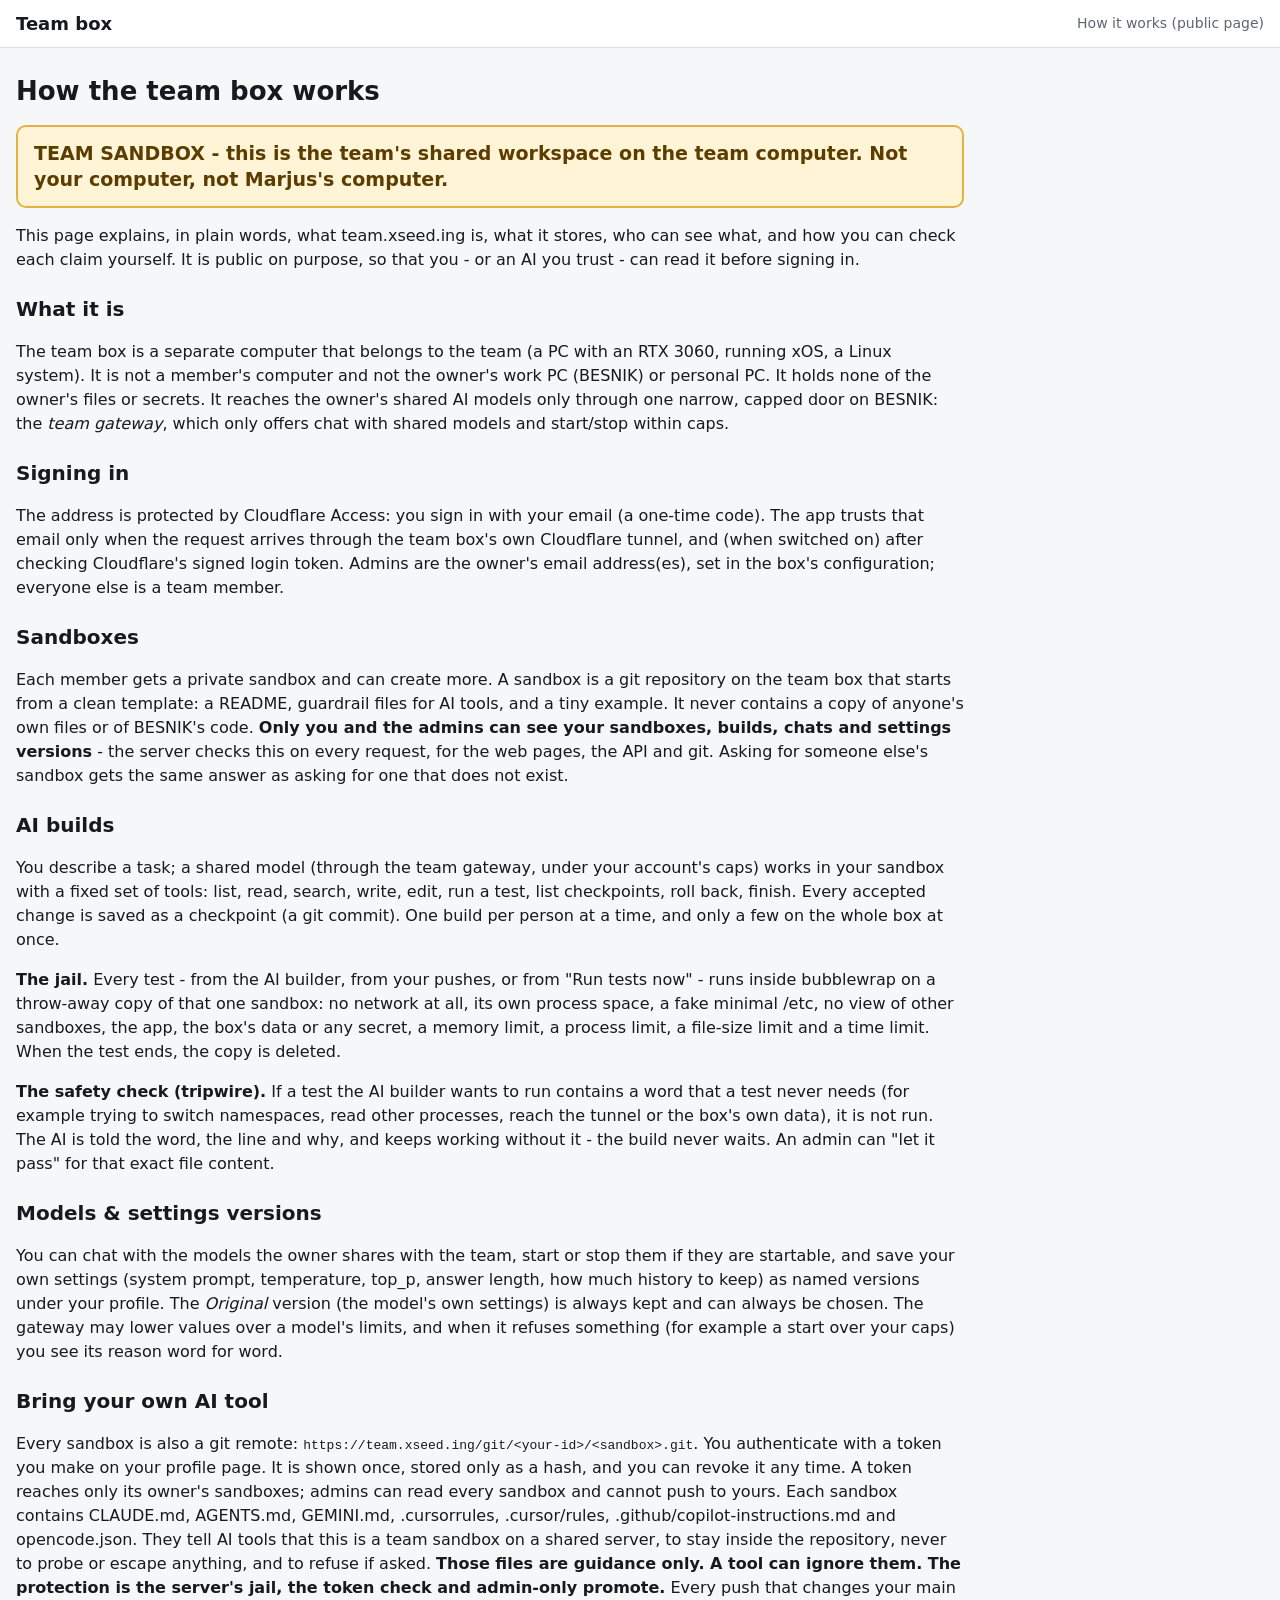
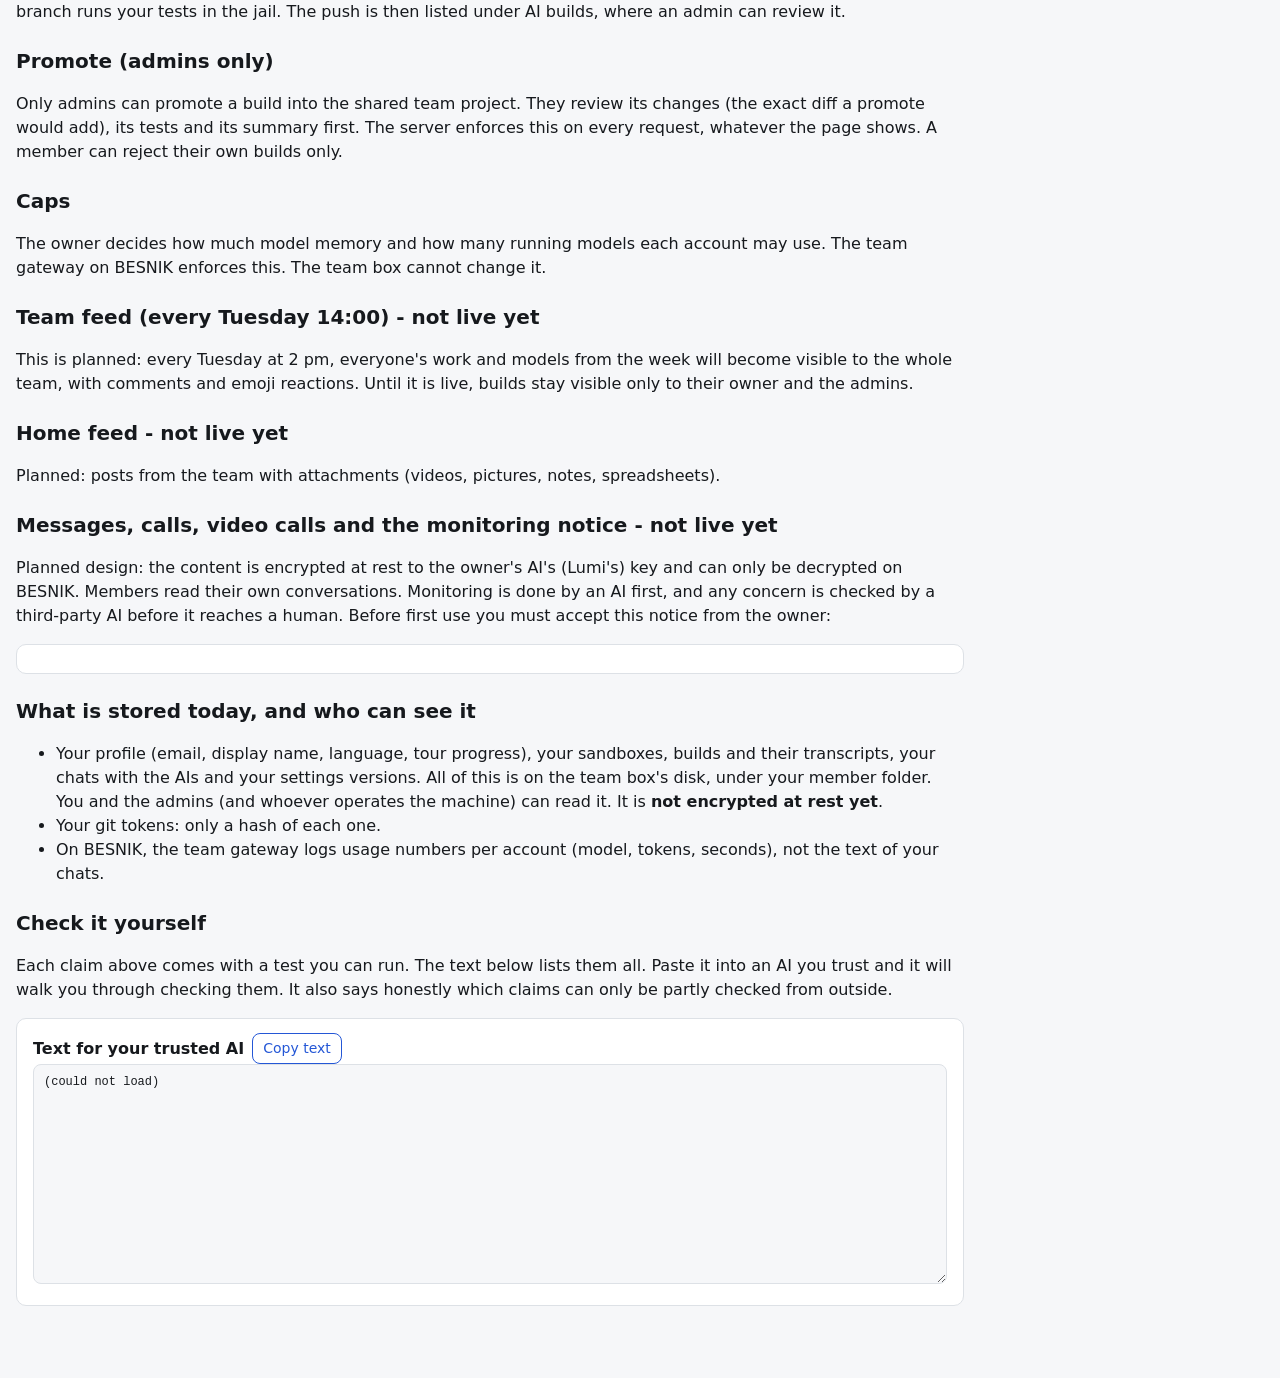
==== static/how-it-works.html @ ecfbaa9d "Team box core: accounts, private sandboxes, AI builds in a bubblewrap jail, models/versions/chat via" ====
<!doctype html>
<html lang="en">
<head>
<meta charset="utf-8">
<meta name="viewport" content="width=device-width,initial-scale=1">
<meta name="color-scheme" content="light dark">
<title>How the team box works</title>
<link rel="stylesheet" href="/static/app.css">
<script src="/static/how.js" defer></script>
</head>
<body>
<header class="top"><a class="brand" href="/">Team box</a><span class="who">How it works (public page)</span></header>
<main class="page">
<h1>How the team box works</h1>
<div class="banner">TEAM SANDBOX - this is the team's shared workspace on the team computer. Not your computer, not Marjus's computer.</div>
<p>This page explains, in plain words, what team.xseed.ing is, what it stores, who can see what, and how you can check each claim
yourself. It is public on purpose, so that you - or an AI you trust - can read it before signing in.</p>

<h2 id="what">What it is</h2>
<p>The team box is a separate computer that belongs to the team (a PC with an RTX 3060, running xOS, a Linux system). It is not a
member's computer and not the owner's work PC (BESNIK) or personal PC. It holds none of the owner's files or secrets. It reaches the
owner's shared AI models only through one narrow, capped door on BESNIK: the <em>team gateway</em>, which only offers chat with
shared models and start/stop within caps.</p>

<h2 id="signin">Signing in</h2>
<p>The address is protected by Cloudflare Access: you sign in with your email (a one-time code). The app trusts that email only when
the request arrives through the team box's own Cloudflare tunnel, and (when switched on) after checking Cloudflare's signed login token.
Admins are the owner's email address(es), set in the box's configuration; everyone else is a team member.</p>

<h2 id="sandboxes">Sandboxes</h2>
<p>Each member gets a private sandbox and can create more. A sandbox is a git repository on the team box that starts from a clean
template: a README, guardrail files for AI tools, and a tiny example. It never contains a copy of anyone's own files or of BESNIK's code.
<strong>Only you and the admins can see your sandboxes, builds, chats and settings versions</strong> - the server checks this on every
request, for the web pages, the API and git. Asking for someone else's sandbox gets the same answer as asking for one that does not
exist.</p>

<h2 id="builds">AI builds</h2>
<p>You describe a task; a shared model (through the team gateway, under your account's caps) works in your sandbox with a fixed set of
tools: list, read, search, write, edit, run a test, list checkpoints, roll back, finish. Every accepted change is saved as a checkpoint
(a git commit). One build per person at a time, and only a few on the whole box at once.</p>
<p><strong>The jail.</strong> Every test - from the AI builder, from your pushes, or from "Run tests now" - runs inside bubblewrap on a
throw-away copy of that one sandbox: no network at all, its own process space, a fake minimal /etc, no view of other sandboxes, the
app, the box's data or any secret, a memory limit, a process limit, a file-size limit and a time limit. When the test ends, the copy
is deleted.</p>
<p><strong>The safety check (tripwire).</strong> If a test the AI builder wants to run contains a word that a test never needs (for
example trying to switch namespaces, read other processes, reach the tunnel or the box's own data), it is not run. The AI is told the
word, the line and why, and keeps working without it - the build never waits. An admin can "let it pass" for that exact file content.</p>

<h2 id="models">Models &amp; settings versions</h2>
<p>You can chat with the models the owner shares with the team, start or stop them if they are startable, and save your own settings
(system prompt, temperature, top_p, answer length, how much history to keep) as named versions under your profile. The
<em>Original</em> version (the model's own settings) is always kept and can always be chosen. The gateway may lower values over a
model's limits, and when it refuses something (for example a start over your caps) you see its reason word for word.</p>

<h2 id="byo">Bring your own AI tool</h2>
<p>Every sandbox is also a git remote: <code>https://team.xseed.ing/git/&lt;your-id&gt;/&lt;sandbox&gt;.git</code>. You authenticate with
a token you make on your profile page. It is shown once, stored only as a hash, and you can revoke it any time. A token reaches only
its owner's sandboxes; admins can read every sandbox and cannot push to yours. Each sandbox contains CLAUDE.md, AGENTS.md, GEMINI.md,
.cursorrules, .cursor/rules, .github/copilot-instructions.md and opencode.json. They tell AI tools that this is a team sandbox on a
shared server, to stay inside the repository, never to probe or escape anything, and to refuse if asked. <strong>Those files are guidance
only. A tool can ignore them. The protection is the server's jail, the token check and admin-only promote.</strong> Every push that changes
your main branch runs your tests in the jail. The push is then listed under AI builds, where an admin can review it.</p>

<h2 id="promote">Promote (admins only)</h2>
<p>Only admins can promote a build into the shared team project. They review its changes (the exact diff a promote would add), its
tests and its summary first. The server enforces this on every request, whatever the page shows. A member can reject their own builds
only.</p>

<h2 id="caps">Caps</h2>
<p>The owner decides how much model memory and how many running models each account may use. The team gateway on BESNIK enforces
this. The team box cannot change it.</p>

<h2 id="team-feed">Team feed (every Tuesday 14:00) - not live yet</h2>
<p>This is planned: every Tuesday at 2 pm, everyone's work and models from the week will become visible to the whole team, with comments
and emoji reactions. Until it is live, builds stay visible only to their owner and the admins.</p>

<h2 id="home">Home feed - not live yet</h2>
<p>Planned: posts from the team with attachments (videos, pictures, notes, spreadsheets).</p>

<h2 id="messages">Messages, calls, video calls and the monitoring notice - not live yet</h2>
<p>Planned design: the content is encrypted at rest to the owner's AI's (Lumi's) key and can only be decrypted on BESNIK. Members read
their own conversations. Monitoring is done by an AI first, and any concern is checked by a third-party AI before it reaches a human.
Before first use you must accept this notice from the owner:</p>
<blockquote class="card notice-text" id="notice"></blockquote>

<h2 id="stored">What is stored today, and who can see it</h2>
<ul>
<li>Your profile (email, display name, language, tour progress), your sandboxes, builds and their transcripts, your chats with the AIs
and your settings versions. All of this is on the team box's disk, under your member folder. You and the admins (and whoever operates
the machine) can read it. It is <strong>not encrypted at rest yet</strong>.</li>
<li>Your git tokens: only a hash of each one.</li>
<li>On BESNIK, the team gateway logs usage numbers per account (model, tokens, seconds), not the text of your chats.</li>
</ul>

<h2 id="verify">Check it yourself</h2>
<p>Each claim above comes with a test you can run. The text below lists them all. Paste it into an AI you trust and it will walk you
through checking them. It also says honestly which claims can only be partly checked from outside.</p>
<div class="card copybox"><div class="row"><strong>Text for your trusted AI</strong> <button id="copyPrompt" class="ghost small" type="button">Copy text</button></div>
<textarea id="prompt" readonly aria-label="Verification prompt"></textarea></div>
</main>
</body>
</html>
---- static/app.css ----
:root {
  --bg: #f6f7f9; --card: #ffffff; --text: #16191d; --muted: #5d6670; --line: #dde1e6; --accent: #2457d6; --accent-text: #ffffff;
  --ok: #157a3c; --bad: #b42318; --warn-bg: #fff4d6; --warn-line: #e3b341; --warn-text: #5c3d00; --code: #f0f2f5;
  --radius: 10px;
}
@media (prefers-color-scheme: dark) {
  :root:not([data-theme="light"]) {
    --bg: #111418; --card: #1a1e24; --text: #e8eaed; --muted: #9aa3ad; --line: #2c323a; --accent: #6f9bff; --accent-text: #0b0d10;
    --ok: #4cc27a; --bad: #ff7b72; --warn-bg: #3a2c05; --warn-line: #b88a1b; --warn-text: #ffe7a3; --code: #22272e;
  }
}
:root[data-theme="dark"] {
  --bg: #111418; --card: #1a1e24; --text: #e8eaed; --muted: #9aa3ad; --line: #2c323a; --accent: #6f9bff; --accent-text: #0b0d10;
  --ok: #4cc27a; --bad: #ff7b72; --warn-bg: #3a2c05; --warn-line: #b88a1b; --warn-text: #ffe7a3; --code: #22272e;
}
* { box-sizing: border-box; }
html, body { margin: 0; background: var(--bg); color: var(--text); font: 16px/1.5 system-ui, -apple-system, "Segoe UI", Roboto, sans-serif; }
a { color: var(--accent); }
.top { position: sticky; top: 0; z-index: 5; display: flex; align-items: center; gap: 12px; padding: 10px 16px; background: var(--card);
  border-bottom: 1px solid var(--line); }
.brand { font-weight: 700; text-decoration: none; color: var(--text); font-size: 18px; }
.who { margin-left: auto; color: var(--muted); font-size: 14px; overflow: hidden; text-overflow: ellipsis; white-space: nowrap; max-width: 50vw; }
.menu-btn { display: none; background: none; border: 1px solid var(--line); color: var(--text); border-radius: 8px; font-size: 20px; padding: 2px 10px; }
.layout { display: flex; min-height: calc(100vh - 56px); }
.nav { width: 230px; flex: none; padding: 12px; border-right: 1px solid var(--line); background: var(--card); }
.nav a { display: block; padding: 8px 10px; border-radius: 8px; color: var(--text); text-decoration: none; }
.nav a.on { background: var(--accent); color: var(--accent-text); }
.nav .soon { font-size: 12px; color: var(--muted); margin-left: 6px; }
.nav a.on .soon { color: var(--accent-text); }
.nav h4 { margin: 14px 10px 4px; font-size: 12px; text-transform: uppercase; letter-spacing: .06em; color: var(--muted); }
.page { flex: 1; min-width: 0; padding: 20px 16px 60px; max-width: 980px; }
.page:focus { outline: none; }
h1 { font-size: 26px; margin: 4px 0 14px; }
h2 { font-size: 20px; margin: 22px 0 10px; }
h3 { font-size: 17px; margin: 16px 0 8px; }
.muted { color: var(--muted); }
.card { background: var(--card); border: 1px solid var(--line); border-radius: var(--radius); padding: 14px 16px; margin: 12px 0; }
.grid { display: grid; grid-template-columns: repeat(auto-fill, minmax(240px, 1fr)); gap: 12px; }
.row { display: flex; flex-wrap: wrap; gap: 8px; align-items: center; }
.banner { background: var(--warn-bg); color: var(--warn-text); border: 2px solid var(--warn-line); border-radius: var(--radius);
  padding: 14px 16px; margin: 0 0 16px; font-size: 19px; font-weight: 700; line-height: 1.35; }
.banner small { display: block; font-weight: 400; font-size: 14px; margin-top: 4px; }
button, .btn { font: inherit; border: 1px solid var(--accent); background: var(--accent); color: var(--accent-text); border-radius: 8px;
  padding: 8px 14px; cursor: pointer; text-decoration: none; display: inline-block; }
button.ghost, .btn.ghost { background: transparent; color: var(--accent); }
button.danger { background: var(--bad); border-color: var(--bad); color: #fff; }
button.small { padding: 4px 10px; font-size: 14px; }
button:disabled { opacity: .5; cursor: default; }
input, textarea, select { font: inherit; width: 100%; padding: 8px 10px; border: 1px solid var(--line); border-radius: 8px; background: var(--bg); color: var(--text); }
textarea { min-height: 90px; resize: vertical; }
label { display: block; margin: 10px 0 4px; font-weight: 600; font-size: 14px; }
pre, code { font-family: ui-monospace, SFMono-Regular, Menlo, Consolas, monospace; font-size: 13px; }
pre { background: var(--code); padding: 10px; border-radius: 8px; overflow: auto; max-height: 460px; white-space: pre-wrap; word-break: break-word; }
.diff .add { color: var(--ok); } .diff .del { color: var(--bad); } .diff .hunk { color: var(--accent); }
table { width: 100%; border-collapse: collapse; font-size: 14px; }
td, th { text-align: left; padding: 6px 8px; border-bottom: 1px solid var(--line); vertical-align: top; }
.tbl { overflow-x: auto; }
.pill { display: inline-block; font-size: 12px; padding: 1px 8px; border-radius: 99px; border: 1px solid var(--line); color: var(--muted); }
.pill.ok { color: var(--ok); border-color: var(--ok); } .pill.bad { color: var(--bad); border-color: var(--bad); }
.msg { padding: 10px 12px; border-radius: 8px; margin: 8px 0; white-space: pre-wrap; word-break: break-word; }
.msg.user { background: var(--code); }
.msg.assistant { background: var(--card); border: 1px solid var(--line); }
.msg.notice, .err { background: var(--warn-bg); color: var(--warn-text); border: 1px solid var(--warn-line); }
.err { padding: 10px 12px; border-radius: 8px; margin: 8px 0; }
.okbox { padding: 10px 12px; border-radius: 8px; margin: 8px 0; border: 1px solid var(--ok); color: var(--ok); }
.checkpoints { list-style: none; padding: 0; margin: 0; }
.checkpoints li { display: flex; gap: 12px; align-items: flex-start; padding: 12px; border: 1px solid var(--line); border-radius: var(--radius);
  margin: 8px 0; background: var(--card); }
.checkpoints .tick { flex: none; width: 28px; height: 28px; border-radius: 50%; border: 2px solid var(--line); display: flex; align-items: center;
  justify-content: center; font-weight: 700; }
.checkpoints li.done .tick { border-color: var(--ok); color: var(--ok); }
.checkpoints a { font-weight: 700; }
.bottom-text { margin-top: 22px; font-size: 15px; }
.copybox { position: relative; }
.copybox textarea { min-height: 220px; font-family: ui-monospace, monospace; font-size: 12px; }
.progress { height: 8px; background: var(--line); border-radius: 99px; overflow: hidden; }
.progress > div { height: 100%; background: var(--ok); width: 0; }
.notice-text { white-space: pre-wrap; }
@media (max-width: 760px) {
  .menu-btn { display: block; }
  .nav { position: fixed; top: 56px; left: 0; bottom: 0; z-index: 4; transform: translateX(-100%); transition: transform .15s; overflow-y: auto; }
  .nav.open { transform: none; box-shadow: 0 0 0 100vmax rgba(0,0,0,.35); }
  .page { padding: 14px 16px 60px; }
  .banner { font-size: 17px; }
  h1 { font-size: 22px; }
}
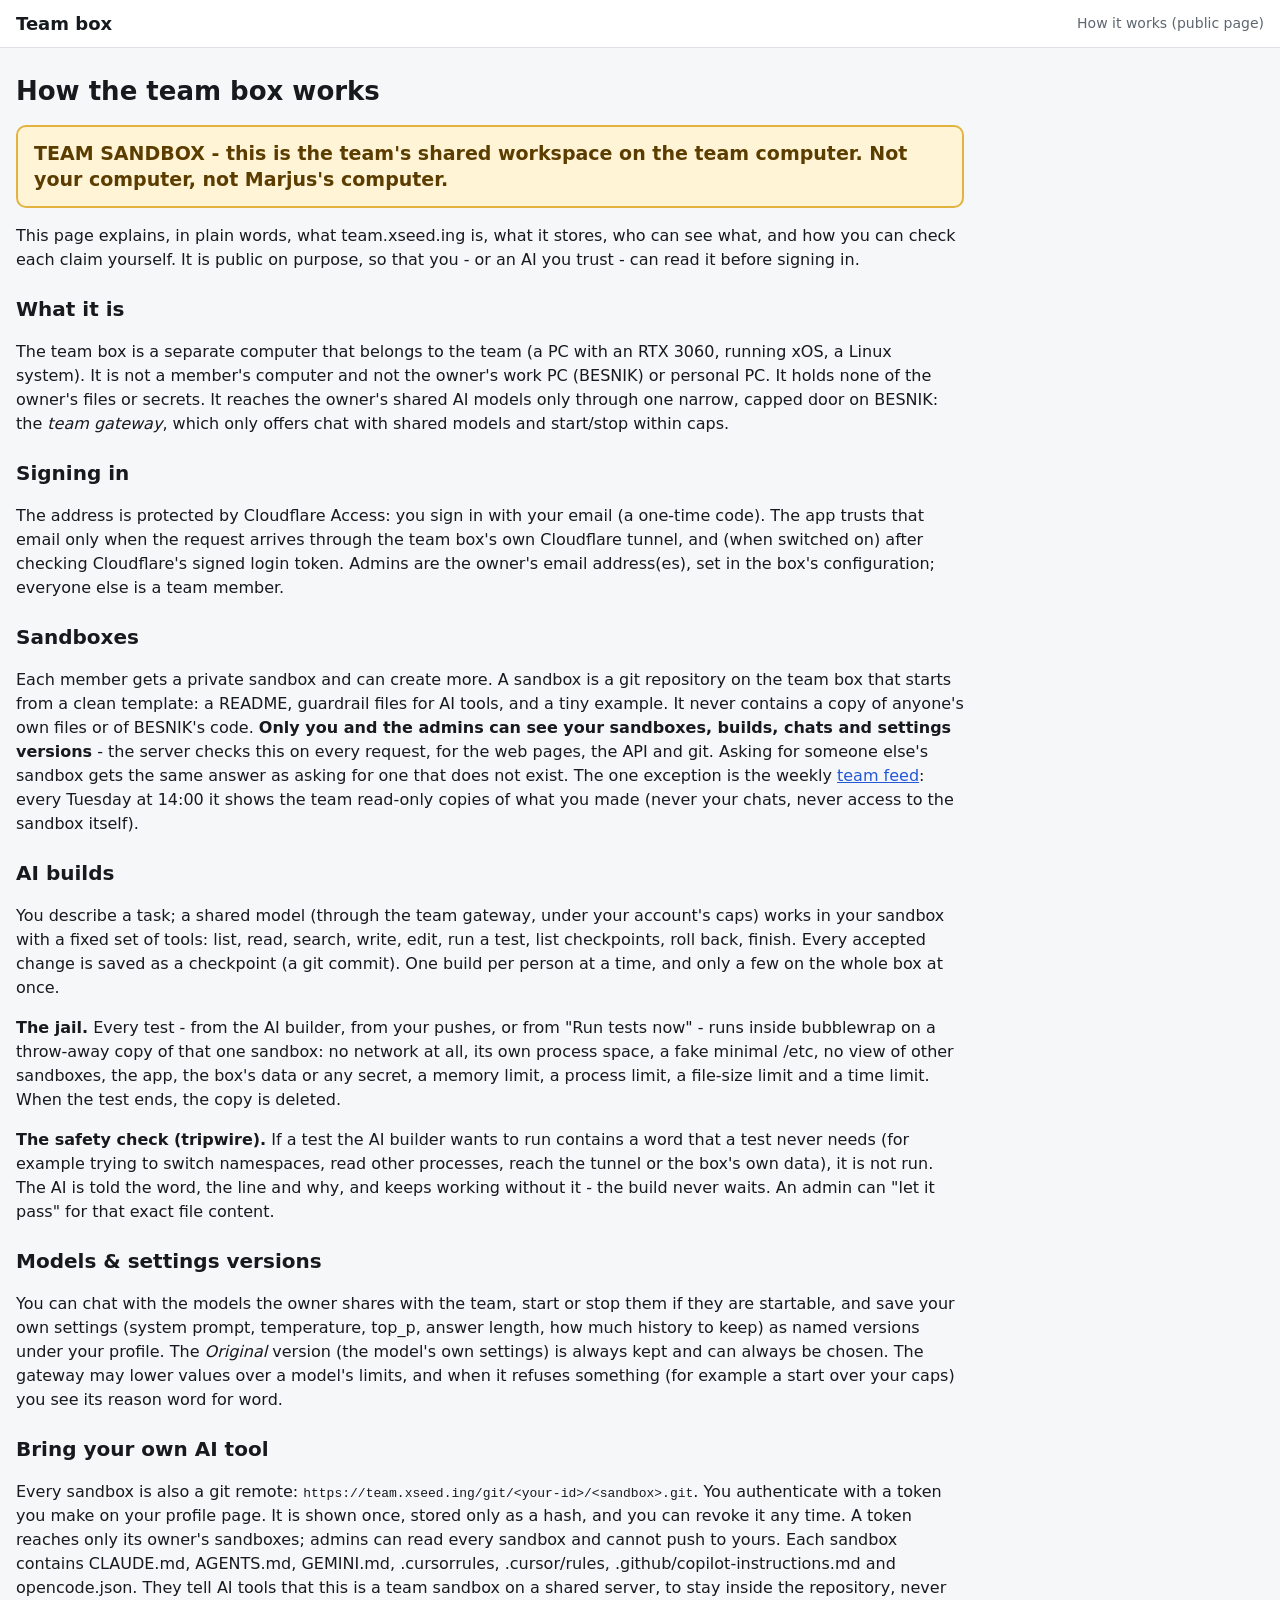
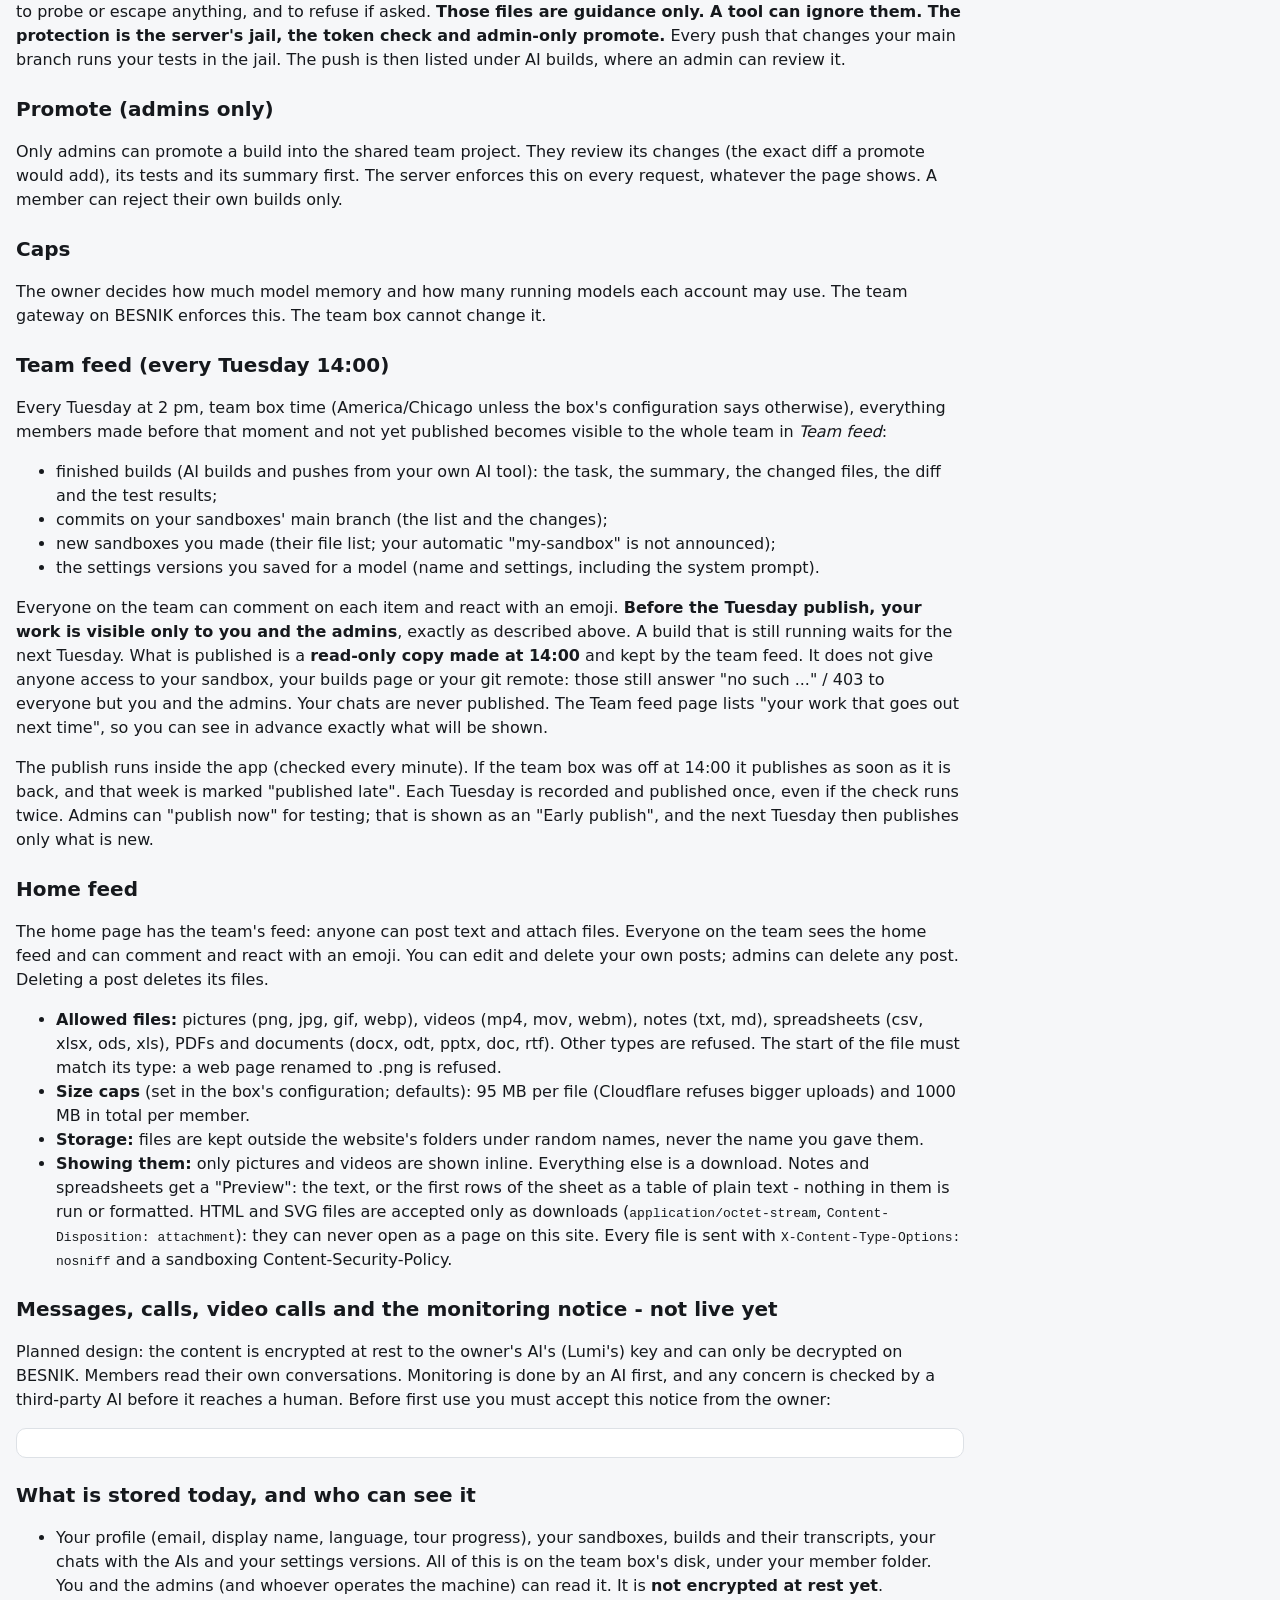
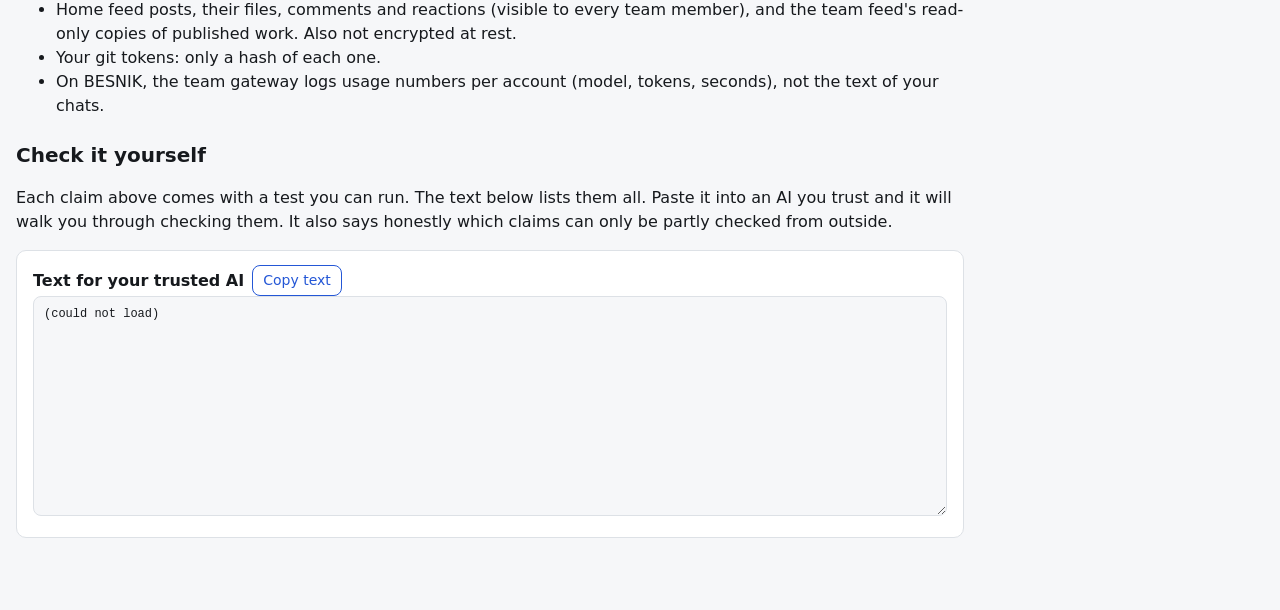
==== commit 2c51d7cd: "Feeds: home feed with safe attachments + weekly Tuesday 14:00 team feed - modules/feed.py: posts wit" ====
--- a/static/how-it-works.html
+++ b/static/how-it-works.html
@@ -32,7 +32,8 @@
 template: a README, guardrail files for AI tools, and a tiny example. It never contains a copy of anyone's own files or of BESNIK's code.
 <strong>Only you and the admins can see your sandboxes, builds, chats and settings versions</strong> - the server checks this on every
 request, for the web pages, the API and git. Asking for someone else's sandbox gets the same answer as asking for one that does not
-exist.</p>
+exist. The one exception is the weekly <a href="#team-feed">team feed</a>: every Tuesday at 14:00 it shows the team read-only
+copies of what you made (never your chats, never access to the sandbox itself).</p>
 
 <h2 id="builds">AI builds</h2>
 <p>You describe a task; a shared model (through the team gateway, under your account's caps) works in your sandbox with a fixed set of
@@ -70,12 +71,38 @@
 <p>The owner decides how much model memory and how many running models each account may use. The team gateway on BESNIK enforces
 this. The team box cannot change it.</p>
 
-<h2 id="team-feed">Team feed (every Tuesday 14:00) - not live yet</h2>
-<p>This is planned: every Tuesday at 2 pm, everyone's work and models from the week will become visible to the whole team, with comments
-and emoji reactions. Until it is live, builds stay visible only to their owner and the admins.</p>
+<h2 id="team-feed">Team feed (every Tuesday 14:00)</h2>
+<p>Every Tuesday at 2 pm, team box time (America/Chicago unless the box's configuration says otherwise), everything members made
+before that moment and not yet published becomes visible to the whole team in <em>Team feed</em>:</p>
+<ul>
+<li>finished builds (AI builds and pushes from your own AI tool): the task, the summary, the changed files, the diff and the test results;</li>
+<li>commits on your sandboxes' main branch (the list and the changes);</li>
+<li>new sandboxes you made (their file list; your automatic "my-sandbox" is not announced);</li>
+<li>the settings versions you saved for a model (name and settings, including the system prompt).</li>
+</ul>
+<p>Everyone on the team can comment on each item and react with an emoji. <strong>Before the Tuesday publish, your work is visible only
+to you and the admins</strong>, exactly as described above. A build that is still running waits for the next Tuesday. What is published is
+a <strong>read-only copy made at 14:00</strong> and kept by the team feed. It does not give anyone access to your sandbox, your builds
+page or your git remote: those still answer "no such ..." / 403 to everyone but you and the admins. Your chats are never published.
+The Team feed page lists "your work that goes out next time", so you can see in advance exactly what will be shown.</p>
+<p>The publish runs inside the app (checked every minute). If the team box was off at 14:00 it publishes as soon as it is back, and
+that week is marked "published late". Each Tuesday is recorded and published once, even if the check runs twice. Admins can "publish
+now" for testing; that is shown as an "Early publish", and the next Tuesday then publishes only what is new.</p>
 
-<h2 id="home">Home feed - not live yet</h2>
-<p>Planned: posts from the team with attachments (videos, pictures, notes, spreadsheets).</p>
+<h2 id="home">Home feed</h2>
+<p>The home page has the team's feed: anyone can post text and attach files. Everyone on the team sees the home feed and can comment
+and react with an emoji. You can edit and delete your own posts; admins can delete any post. Deleting a post deletes its files.</p>
+<ul>
+<li><strong>Allowed files:</strong> pictures (png, jpg, gif, webp), videos (mp4, mov, webm), notes (txt, md), spreadsheets (csv, xlsx,
+ods, xls), PDFs and documents (docx, odt, pptx, doc, rtf). Other types are refused. The start of the file must match its type: a web
+page renamed to .png is refused.</li>
+<li><strong>Size caps</strong> (set in the box's configuration; defaults): 95 MB per file (Cloudflare refuses bigger uploads) and 1000 MB in total per member.</li>
+<li><strong>Storage:</strong> files are kept outside the website's folders under random names, never the name you gave them.</li>
+<li><strong>Showing them:</strong> only pictures and videos are shown inline. Everything else is a download. Notes and spreadsheets get a
+"Preview": the text, or the first rows of the sheet as a table of plain text - nothing in them is run or formatted. HTML and SVG files
+are accepted only as downloads (<code>application/octet-stream</code>, <code>Content-Disposition: attachment</code>): they can never open
+as a page on this site. Every file is sent with <code>X-Content-Type-Options: nosniff</code> and a sandboxing Content-Security-Policy.</li>
+</ul>
 
 <h2 id="messages">Messages, calls, video calls and the monitoring notice - not live yet</h2>
 <p>Planned design: the content is encrypted at rest to the owner's AI's (Lumi's) key and can only be decrypted on BESNIK. Members read
@@ -88,6 +115,8 @@
 <li>Your profile (email, display name, language, tour progress), your sandboxes, builds and their transcripts, your chats with the AIs
 and your settings versions. All of this is on the team box's disk, under your member folder. You and the admins (and whoever operates
 the machine) can read it. It is <strong>not encrypted at rest yet</strong>.</li>
+<li>Home feed posts, their files, comments and reactions (visible to every team member), and the team feed's read-only copies of
+published work. Also not encrypted at rest.</li>
 <li>Your git tokens: only a hash of each one.</li>
 <li>On BESNIK, the team gateway logs usage numbers per account (model, tokens, seconds), not the text of your chats.</li>
 </ul>
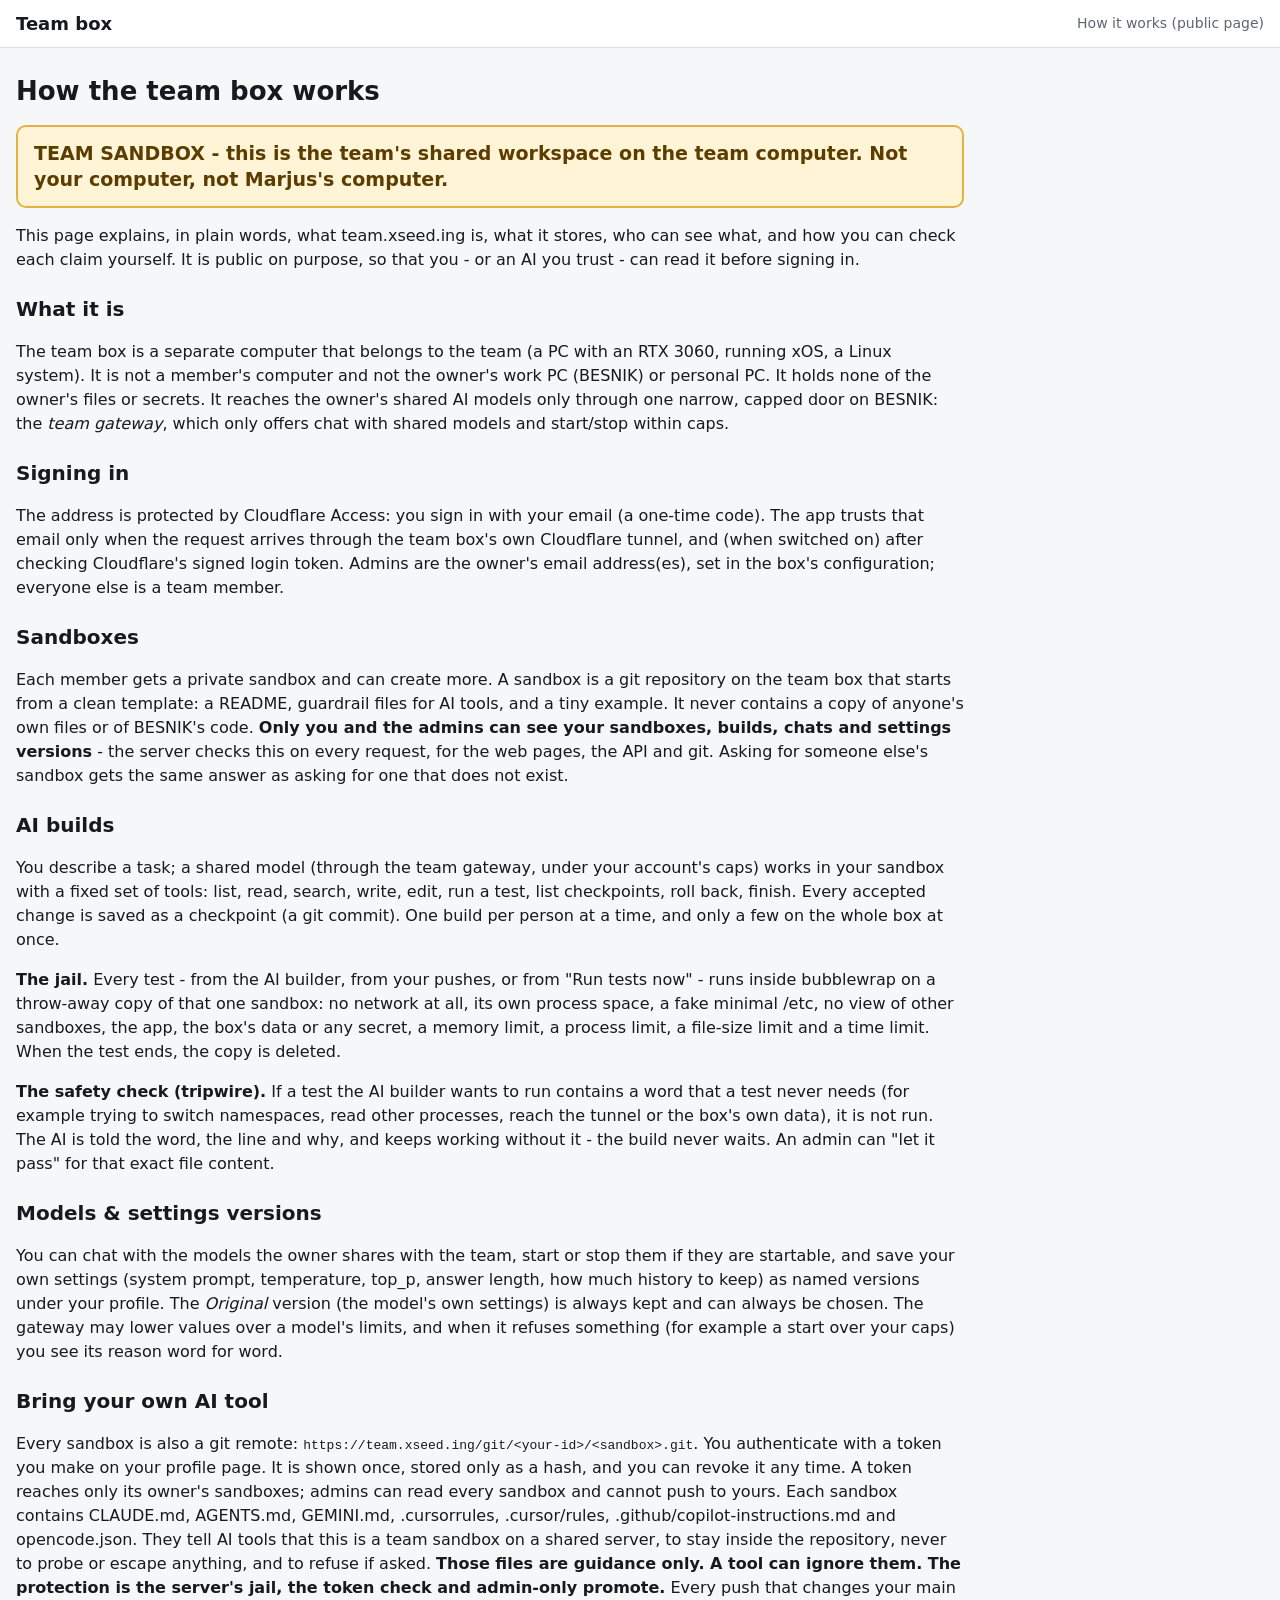
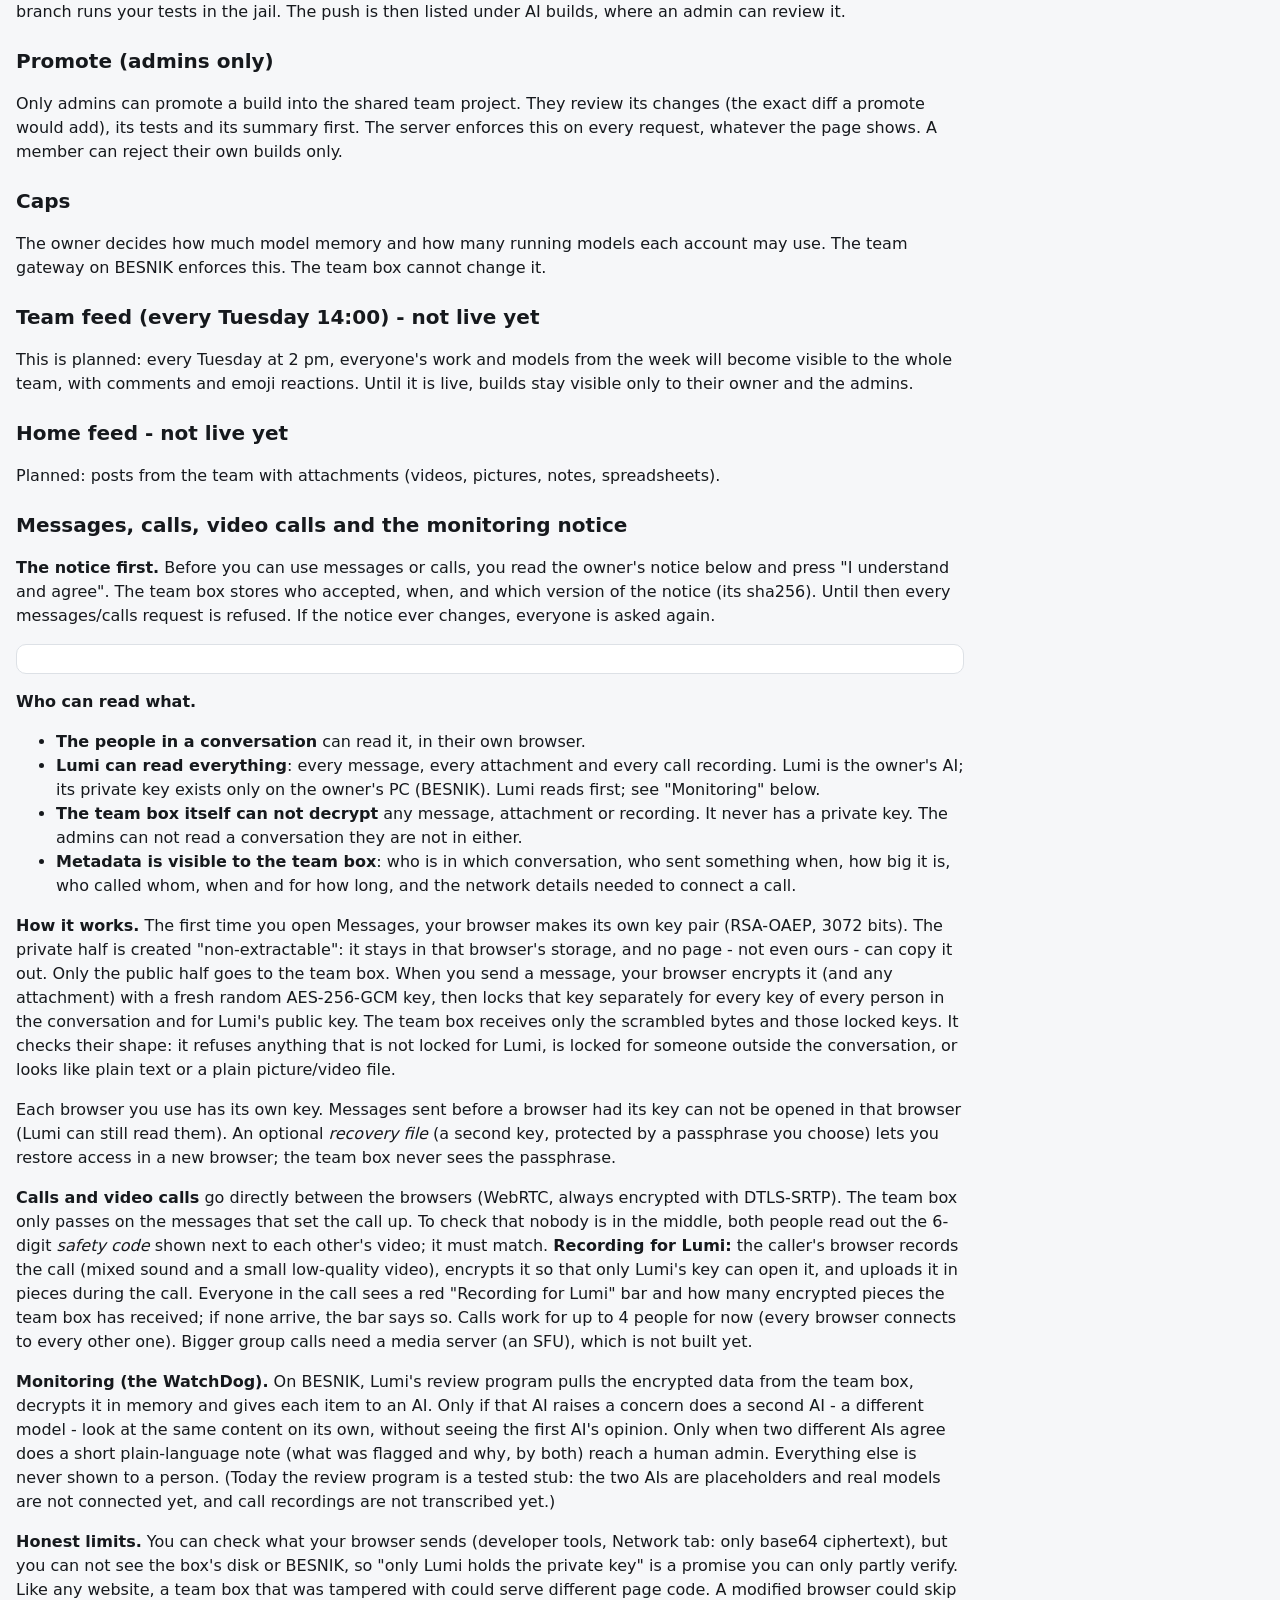
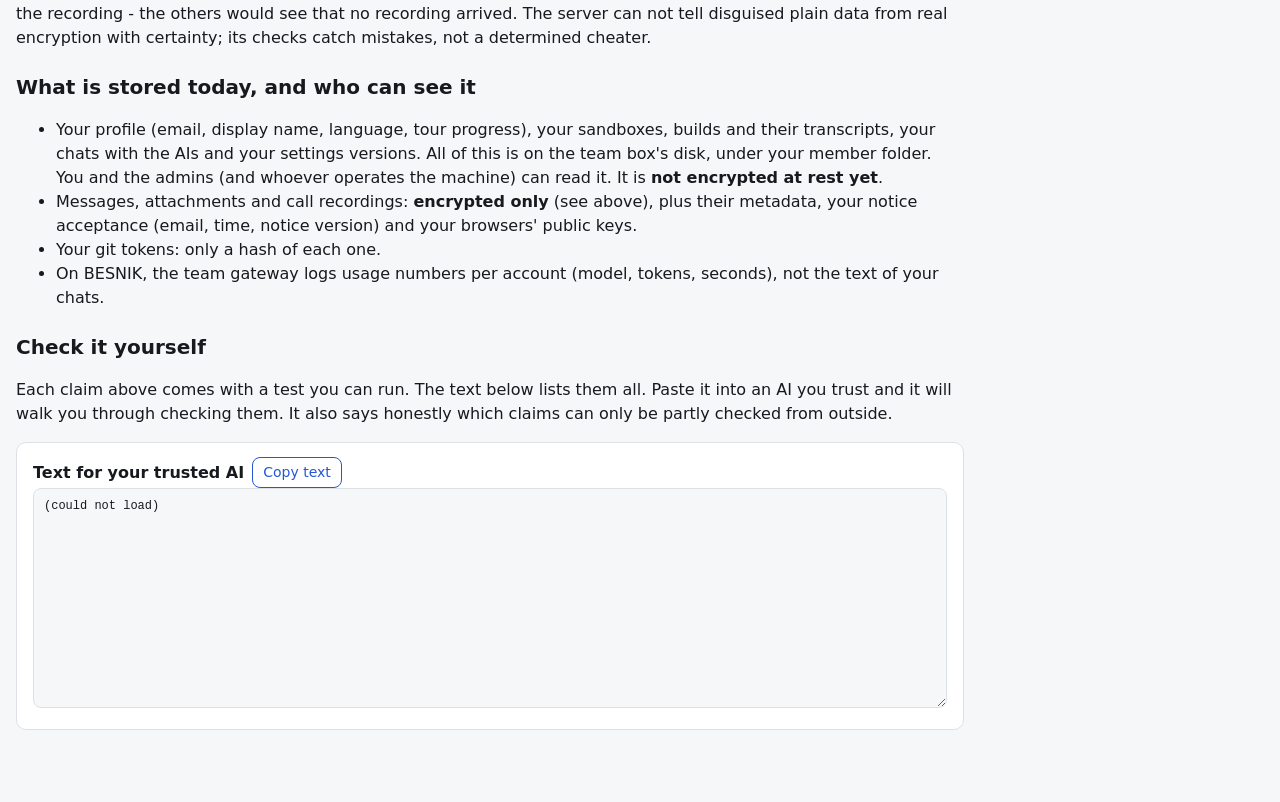
==== commit f2d8d0de: "Messages, calls and video calls: end-to-end encrypted in the browser, readable by the conversation's" ====
--- a/static/how-it-works.html
+++ b/static/how-it-works.html
@@ -32,8 +32,7 @@
 template: a README, guardrail files for AI tools, and a tiny example. It never contains a copy of anyone's own files or of BESNIK's code.
 <strong>Only you and the admins can see your sandboxes, builds, chats and settings versions</strong> - the server checks this on every
 request, for the web pages, the API and git. Asking for someone else's sandbox gets the same answer as asking for one that does not
-exist. The one exception is the weekly <a href="#team-feed">team feed</a>: every Tuesday at 14:00 it shows the team read-only
-copies of what you made (never your chats, never access to the sandbox itself).</p>
+exist.</p>
 
 <h2 id="builds">AI builds</h2>
 <p>You describe a task; a shared model (through the team gateway, under your account's caps) works in your sandbox with a fixed set of
@@ -71,52 +70,62 @@
 <p>The owner decides how much model memory and how many running models each account may use. The team gateway on BESNIK enforces
 this. The team box cannot change it.</p>
 
-<h2 id="team-feed">Team feed (every Tuesday 14:00)</h2>
-<p>Every Tuesday at 2 pm, team box time (America/Chicago unless the box's configuration says otherwise), everything members made
-before that moment and not yet published becomes visible to the whole team in <em>Team feed</em>:</p>
+<h2 id="team-feed">Team feed (every Tuesday 14:00) - not live yet</h2>
+<p>This is planned: every Tuesday at 2 pm, everyone's work and models from the week will become visible to the whole team, with comments
+and emoji reactions. Until it is live, builds stay visible only to their owner and the admins.</p>
+
+<h2 id="home">Home feed - not live yet</h2>
+<p>Planned: posts from the team with attachments (videos, pictures, notes, spreadsheets).</p>
+
+<h2 id="messages">Messages, calls, video calls and the monitoring notice</h2>
+<p><strong>The notice first.</strong> Before you can use messages or calls, you read the owner's notice below and press "I understand
+and agree". The team box stores who accepted, when, and which version of the notice (its sha256). Until then every messages/calls
+request is refused. If the notice ever changes, everyone is asked again.</p>
+<blockquote class="card notice-text" id="notice"></blockquote>
+<p><strong>Who can read what.</strong></p>
 <ul>
-<li>finished builds (AI builds and pushes from your own AI tool): the task, the summary, the changed files, the diff and the test results;</li>
-<li>commits on your sandboxes' main branch (the list and the changes);</li>
-<li>new sandboxes you made (their file list; your automatic "my-sandbox" is not announced);</li>
-<li>the settings versions you saved for a model (name and settings, including the system prompt).</li>
+<li><strong>The people in a conversation</strong> can read it, in their own browser.</li>
+<li><strong>Lumi can read everything</strong>: every message, every attachment and every call recording. Lumi is the owner's AI; its
+private key exists only on the owner's PC (BESNIK). Lumi reads first; see "Monitoring" below.</li>
+<li><strong>The team box itself can not decrypt</strong> any message, attachment or recording. It never has a private key. The admins
+can not read a conversation they are not in either.</li>
+<li><strong>Metadata is visible to the team box</strong>: who is in which conversation, who sent something when, how big it is, who called
+whom, when and for how long, and the network details needed to connect a call.</li>
 </ul>
-<p>Everyone on the team can comment on each item and react with an emoji. <strong>Before the Tuesday publish, your work is visible only
-to you and the admins</strong>, exactly as described above. A build that is still running waits for the next Tuesday. What is published is
-a <strong>read-only copy made at 14:00</strong> and kept by the team feed. It does not give anyone access to your sandbox, your builds
-page or your git remote: those still answer "no such ..." / 403 to everyone but you and the admins. Your chats are never published.
-The Team feed page lists "your work that goes out next time", so you can see in advance exactly what will be shown.</p>
-<p>The publish runs inside the app (checked every minute). If the team box was off at 14:00 it publishes as soon as it is back, and
-that week is marked "published late". Each Tuesday is recorded and published once, even if the check runs twice. Admins can "publish
-now" for testing; that is shown as an "Early publish", and the next Tuesday then publishes only what is new.</p>
-
-<h2 id="home">Home feed</h2>
-<p>The home page has the team's feed: anyone can post text and attach files. Everyone on the team sees the home feed and can comment
-and react with an emoji. You can edit and delete your own posts; admins can delete any post. Deleting a post deletes its files.</p>
-<ul>
-<li><strong>Allowed files:</strong> pictures (png, jpg, gif, webp), videos (mp4, mov, webm), notes (txt, md), spreadsheets (csv, xlsx,
-ods, xls), PDFs and documents (docx, odt, pptx, doc, rtf). Other types are refused. The start of the file must match its type: a web
-page renamed to .png is refused.</li>
-<li><strong>Size caps</strong> (set in the box's configuration; defaults): 95 MB per file (Cloudflare refuses bigger uploads) and 1000 MB in total per member.</li>
-<li><strong>Storage:</strong> files are kept outside the website's folders under random names, never the name you gave them.</li>
-<li><strong>Showing them:</strong> only pictures and videos are shown inline. Everything else is a download. Notes and spreadsheets get a
-"Preview": the text, or the first rows of the sheet as a table of plain text - nothing in them is run or formatted. HTML and SVG files
-are accepted only as downloads (<code>application/octet-stream</code>, <code>Content-Disposition: attachment</code>): they can never open
-as a page on this site. Every file is sent with <code>X-Content-Type-Options: nosniff</code> and a sandboxing Content-Security-Policy.</li>
-</ul>
-
-<h2 id="messages">Messages, calls, video calls and the monitoring notice - not live yet</h2>
-<p>Planned design: the content is encrypted at rest to the owner's AI's (Lumi's) key and can only be decrypted on BESNIK. Members read
-their own conversations. Monitoring is done by an AI first, and any concern is checked by a third-party AI before it reaches a human.
-Before first use you must accept this notice from the owner:</p>
-<blockquote class="card notice-text" id="notice"></blockquote>
+<p><strong>How it works.</strong> The first time you open Messages, your browser makes its own key pair (RSA-OAEP, 3072 bits). The private
+half is created "non-extractable": it stays in that browser's storage, and no page - not even ours - can copy it out. Only the public
+half goes to the team box. When you send a message, your browser encrypts it (and any attachment) with a fresh random AES-256-GCM key,
+then locks that key separately for every key of every person in the conversation and for Lumi's public key. The team box receives only
+the scrambled bytes and those locked keys. It checks their shape: it refuses anything that is not locked for Lumi, is locked for someone
+outside the conversation, or looks like plain text or a plain picture/video file.</p>
+<p>Each browser you use has its own key. Messages sent before a browser had its key can not be opened in that browser (Lumi can still
+read them). An optional <em>recovery file</em> (a second key, protected by a passphrase you choose) lets you restore access in a new
+browser; the team box never sees the passphrase.</p>
+<p><strong>Calls and video calls</strong> go directly between the browsers (WebRTC, always encrypted with DTLS-SRTP). The team box only passes
+on the messages that set the call up. To check that nobody is in the middle, both people read out the 6-digit <em>safety code</em> shown
+next to each other's video; it must match. <strong>Recording for Lumi:</strong> the caller's browser records the call (mixed sound and a
+small low-quality video), encrypts it so that only Lumi's key can open it, and uploads it in pieces during the call. Everyone in the call
+sees a red "Recording for Lumi" bar and how many encrypted pieces the team box has received; if none arrive, the bar says so.
+Calls work for up to 4 people for now (every browser connects to every other one). Bigger group calls need a media server (an SFU),
+which is not built yet.</p>
+<p><strong>Monitoring (the WatchDog).</strong> On BESNIK, Lumi's review program pulls the encrypted data from the team box, decrypts it in
+memory and gives each item to an AI. Only if that AI raises a concern does a second AI - a different model - look at the same content
+on its own, without seeing the first AI's opinion. Only when two different AIs agree does a short plain-language note (what was flagged
+and why, by both) reach a human admin. Everything else is never shown to a person. (Today the review program is a tested stub: the two
+AIs are placeholders and real models are not connected yet, and call recordings are not transcribed yet.)</p>
+<p><strong>Honest limits.</strong> You can check what your browser sends (developer tools, Network tab: only base64 ciphertext), but you can not
+see the box's disk or BESNIK, so "only Lumi holds the private key" is a promise you can only partly verify. Like any website, a team box
+that was tampered with could serve different page code. A modified browser could skip the recording - the others would see that no
+recording arrived. The server can not tell disguised plain data from real encryption with certainty; its checks catch mistakes, not a
+determined cheater.</p>
 
 <h2 id="stored">What is stored today, and who can see it</h2>
 <ul>
 <li>Your profile (email, display name, language, tour progress), your sandboxes, builds and their transcripts, your chats with the AIs
 and your settings versions. All of this is on the team box's disk, under your member folder. You and the admins (and whoever operates
 the machine) can read it. It is <strong>not encrypted at rest yet</strong>.</li>
-<li>Home feed posts, their files, comments and reactions (visible to every team member), and the team feed's read-only copies of
-published work. Also not encrypted at rest.</li>
+<li>Messages, attachments and call recordings: <strong>encrypted only</strong> (see above), plus their metadata, your notice acceptance
+(email, time, notice version) and your browsers' public keys.</li>
 <li>Your git tokens: only a hash of each one.</li>
 <li>On BESNIK, the team gateway logs usage numbers per account (model, tokens, seconds), not the text of your chats.</li>
 </ul>
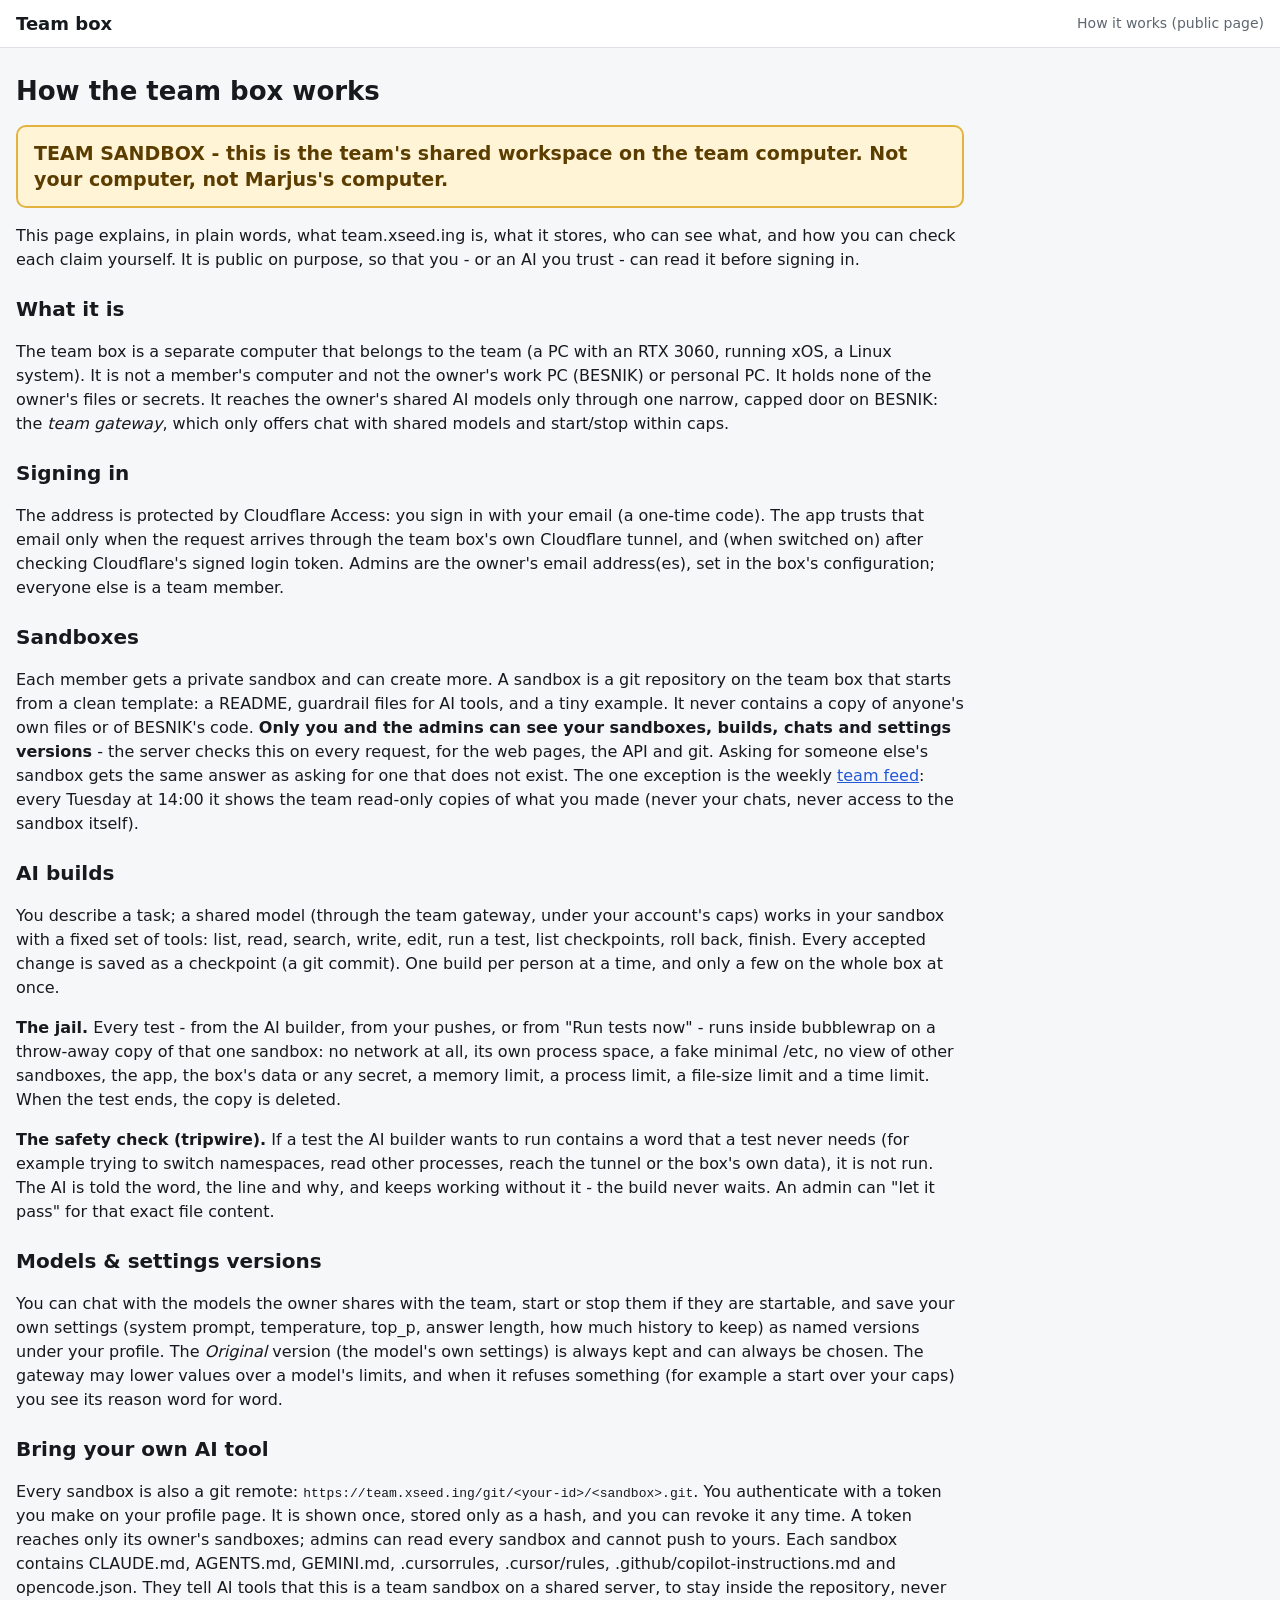
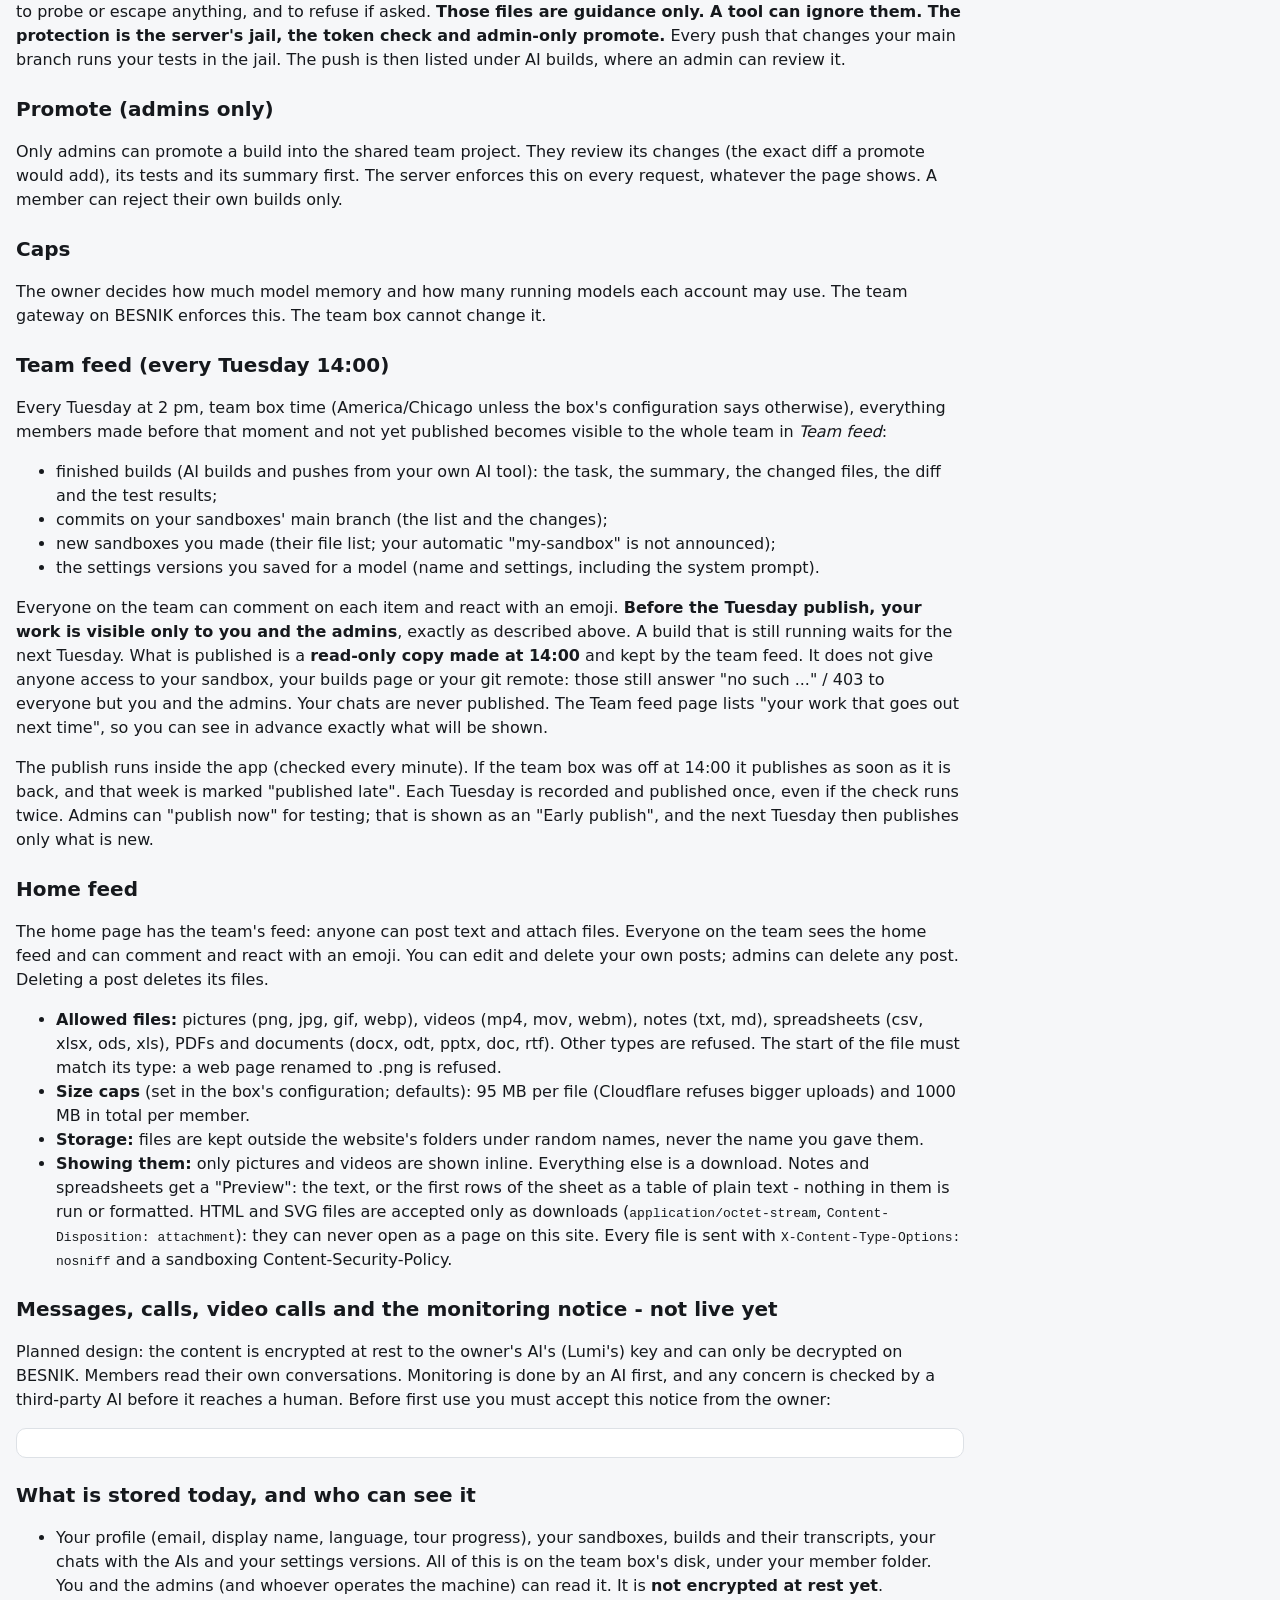
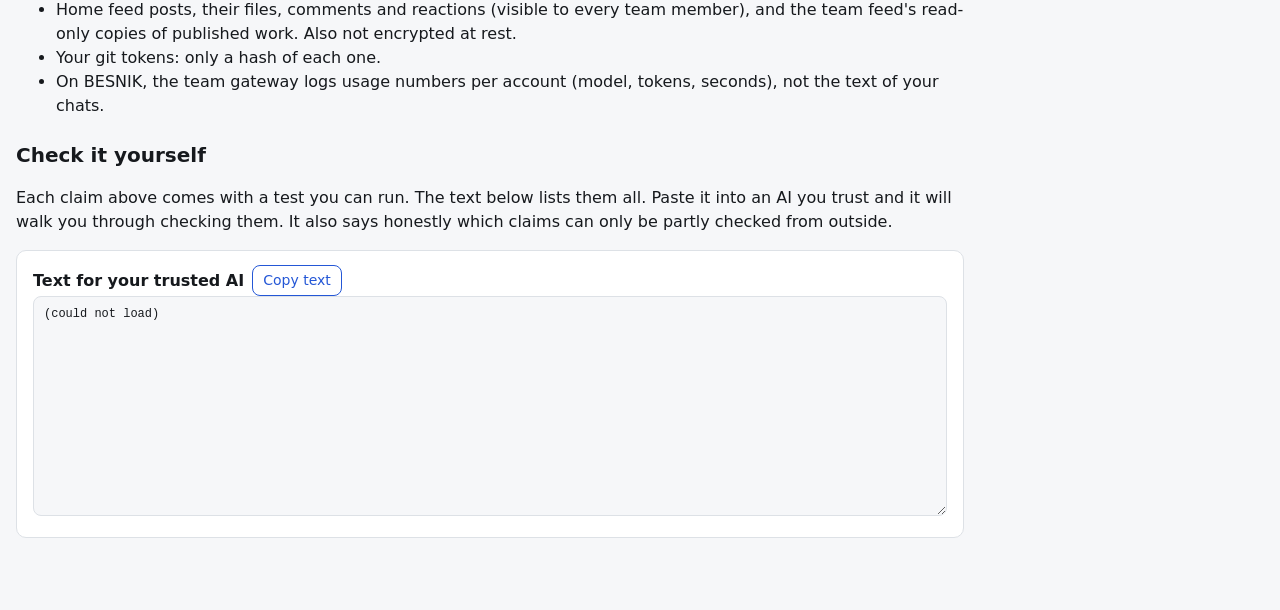
==== commit beaaf807: "merge feeds (stage 5)" ====
--- a/static/how-it-works.html
+++ b/static/how-it-works.html
@@ -32,7 +32,8 @@
 template: a README, guardrail files for AI tools, and a tiny example. It never contains a copy of anyone's own files or of BESNIK's code.
 <strong>Only you and the admins can see your sandboxes, builds, chats and settings versions</strong> - the server checks this on every
 request, for the web pages, the API and git. Asking for someone else's sandbox gets the same answer as asking for one that does not
-exist.</p>
+exist. The one exception is the weekly <a href="#team-feed">team feed</a>: every Tuesday at 14:00 it shows the team read-only
+copies of what you made (never your chats, never access to the sandbox itself).</p>
 
 <h2 id="builds">AI builds</h2>
 <p>You describe a task; a shared model (through the team gateway, under your account's caps) works in your sandbox with a fixed set of
@@ -70,62 +71,52 @@
 <p>The owner decides how much model memory and how many running models each account may use. The team gateway on BESNIK enforces
 this. The team box cannot change it.</p>
 
-<h2 id="team-feed">Team feed (every Tuesday 14:00) - not live yet</h2>
-<p>This is planned: every Tuesday at 2 pm, everyone's work and models from the week will become visible to the whole team, with comments
-and emoji reactions. Until it is live, builds stay visible only to their owner and the admins.</p>
+<h2 id="team-feed">Team feed (every Tuesday 14:00)</h2>
+<p>Every Tuesday at 2 pm, team box time (America/Chicago unless the box's configuration says otherwise), everything members made
+before that moment and not yet published becomes visible to the whole team in <em>Team feed</em>:</p>
+<ul>
+<li>finished builds (AI builds and pushes from your own AI tool): the task, the summary, the changed files, the diff and the test results;</li>
+<li>commits on your sandboxes' main branch (the list and the changes);</li>
+<li>new sandboxes you made (their file list; your automatic "my-sandbox" is not announced);</li>
+<li>the settings versions you saved for a model (name and settings, including the system prompt).</li>
+</ul>
+<p>Everyone on the team can comment on each item and react with an emoji. <strong>Before the Tuesday publish, your work is visible only
+to you and the admins</strong>, exactly as described above. A build that is still running waits for the next Tuesday. What is published is
+a <strong>read-only copy made at 14:00</strong> and kept by the team feed. It does not give anyone access to your sandbox, your builds
+page or your git remote: those still answer "no such ..." / 403 to everyone but you and the admins. Your chats are never published.
+The Team feed page lists "your work that goes out next time", so you can see in advance exactly what will be shown.</p>
+<p>The publish runs inside the app (checked every minute). If the team box was off at 14:00 it publishes as soon as it is back, and
+that week is marked "published late". Each Tuesday is recorded and published once, even if the check runs twice. Admins can "publish
+now" for testing; that is shown as an "Early publish", and the next Tuesday then publishes only what is new.</p>
 
-<h2 id="home">Home feed - not live yet</h2>
-<p>Planned: posts from the team with attachments (videos, pictures, notes, spreadsheets).</p>
+<h2 id="home">Home feed</h2>
+<p>The home page has the team's feed: anyone can post text and attach files. Everyone on the team sees the home feed and can comment
+and react with an emoji. You can edit and delete your own posts; admins can delete any post. Deleting a post deletes its files.</p>
+<ul>
+<li><strong>Allowed files:</strong> pictures (png, jpg, gif, webp), videos (mp4, mov, webm), notes (txt, md), spreadsheets (csv, xlsx,
+ods, xls), PDFs and documents (docx, odt, pptx, doc, rtf). Other types are refused. The start of the file must match its type: a web
+page renamed to .png is refused.</li>
+<li><strong>Size caps</strong> (set in the box's configuration; defaults): 95 MB per file (Cloudflare refuses bigger uploads) and 1000 MB in total per member.</li>
+<li><strong>Storage:</strong> files are kept outside the website's folders under random names, never the name you gave them.</li>
+<li><strong>Showing them:</strong> only pictures and videos are shown inline. Everything else is a download. Notes and spreadsheets get a
+"Preview": the text, or the first rows of the sheet as a table of plain text - nothing in them is run or formatted. HTML and SVG files
+are accepted only as downloads (<code>application/octet-stream</code>, <code>Content-Disposition: attachment</code>): they can never open
+as a page on this site. Every file is sent with <code>X-Content-Type-Options: nosniff</code> and a sandboxing Content-Security-Policy.</li>
+</ul>
 
-<h2 id="messages">Messages, calls, video calls and the monitoring notice</h2>
-<p><strong>The notice first.</strong> Before you can use messages or calls, you read the owner's notice below and press "I understand
-and agree". The team box stores who accepted, when, and which version of the notice (its sha256). Until then every messages/calls
-request is refused. If the notice ever changes, everyone is asked again.</p>
+<h2 id="messages">Messages, calls, video calls and the monitoring notice - not live yet</h2>
+<p>Planned design: the content is encrypted at rest to the owner's AI's (Lumi's) key and can only be decrypted on BESNIK. Members read
+their own conversations. Monitoring is done by an AI first, and any concern is checked by a third-party AI before it reaches a human.
+Before first use you must accept this notice from the owner:</p>
 <blockquote class="card notice-text" id="notice"></blockquote>
-<p><strong>Who can read what.</strong></p>
-<ul>
-<li><strong>The people in a conversation</strong> can read it, in their own browser.</li>
-<li><strong>Lumi can read everything</strong>: every message, every attachment and every call recording. Lumi is the owner's AI; its
-private key exists only on the owner's PC (BESNIK). Lumi reads first; see "Monitoring" below.</li>
-<li><strong>The team box itself can not decrypt</strong> any message, attachment or recording. It never has a private key. The admins
-can not read a conversation they are not in either.</li>
-<li><strong>Metadata is visible to the team box</strong>: who is in which conversation, who sent something when, how big it is, who called
-whom, when and for how long, and the network details needed to connect a call.</li>
-</ul>
-<p><strong>How it works.</strong> The first time you open Messages, your browser makes its own key pair (RSA-OAEP, 3072 bits). The private
-half is created "non-extractable": it stays in that browser's storage, and no page - not even ours - can copy it out. Only the public
-half goes to the team box. When you send a message, your browser encrypts it (and any attachment) with a fresh random AES-256-GCM key,
-then locks that key separately for every key of every person in the conversation and for Lumi's public key. The team box receives only
-the scrambled bytes and those locked keys. It checks their shape: it refuses anything that is not locked for Lumi, is locked for someone
-outside the conversation, or looks like plain text or a plain picture/video file.</p>
-<p>Each browser you use has its own key. Messages sent before a browser had its key can not be opened in that browser (Lumi can still
-read them). An optional <em>recovery file</em> (a second key, protected by a passphrase you choose) lets you restore access in a new
-browser; the team box never sees the passphrase.</p>
-<p><strong>Calls and video calls</strong> go directly between the browsers (WebRTC, always encrypted with DTLS-SRTP). The team box only passes
-on the messages that set the call up. To check that nobody is in the middle, both people read out the 6-digit <em>safety code</em> shown
-next to each other's video; it must match. <strong>Recording for Lumi:</strong> the caller's browser records the call (mixed sound and a
-small low-quality video), encrypts it so that only Lumi's key can open it, and uploads it in pieces during the call. Everyone in the call
-sees a red "Recording for Lumi" bar and how many encrypted pieces the team box has received; if none arrive, the bar says so.
-Calls work for up to 4 people for now (every browser connects to every other one). Bigger group calls need a media server (an SFU),
-which is not built yet.</p>
-<p><strong>Monitoring (the WatchDog).</strong> On BESNIK, Lumi's review program pulls the encrypted data from the team box, decrypts it in
-memory and gives each item to an AI. Only if that AI raises a concern does a second AI - a different model - look at the same content
-on its own, without seeing the first AI's opinion. Only when two different AIs agree does a short plain-language note (what was flagged
-and why, by both) reach a human admin. Everything else is never shown to a person. (Today the review program is a tested stub: the two
-AIs are placeholders and real models are not connected yet, and call recordings are not transcribed yet.)</p>
-<p><strong>Honest limits.</strong> You can check what your browser sends (developer tools, Network tab: only base64 ciphertext), but you can not
-see the box's disk or BESNIK, so "only Lumi holds the private key" is a promise you can only partly verify. Like any website, a team box
-that was tampered with could serve different page code. A modified browser could skip the recording - the others would see that no
-recording arrived. The server can not tell disguised plain data from real encryption with certainty; its checks catch mistakes, not a
-determined cheater.</p>
 
 <h2 id="stored">What is stored today, and who can see it</h2>
 <ul>
 <li>Your profile (email, display name, language, tour progress), your sandboxes, builds and their transcripts, your chats with the AIs
 and your settings versions. All of this is on the team box's disk, under your member folder. You and the admins (and whoever operates
 the machine) can read it. It is <strong>not encrypted at rest yet</strong>.</li>
-<li>Messages, attachments and call recordings: <strong>encrypted only</strong> (see above), plus their metadata, your notice acceptance
-(email, time, notice version) and your browsers' public keys.</li>
+<li>Home feed posts, their files, comments and reactions (visible to every team member), and the team feed's read-only copies of
+published work. Also not encrypted at rest.</li>
 <li>Your git tokens: only a hash of each one.</li>
 <li>On BESNIK, the team gateway logs usage numbers per account (model, tokens, seconds), not the text of your chats.</li>
 </ul>
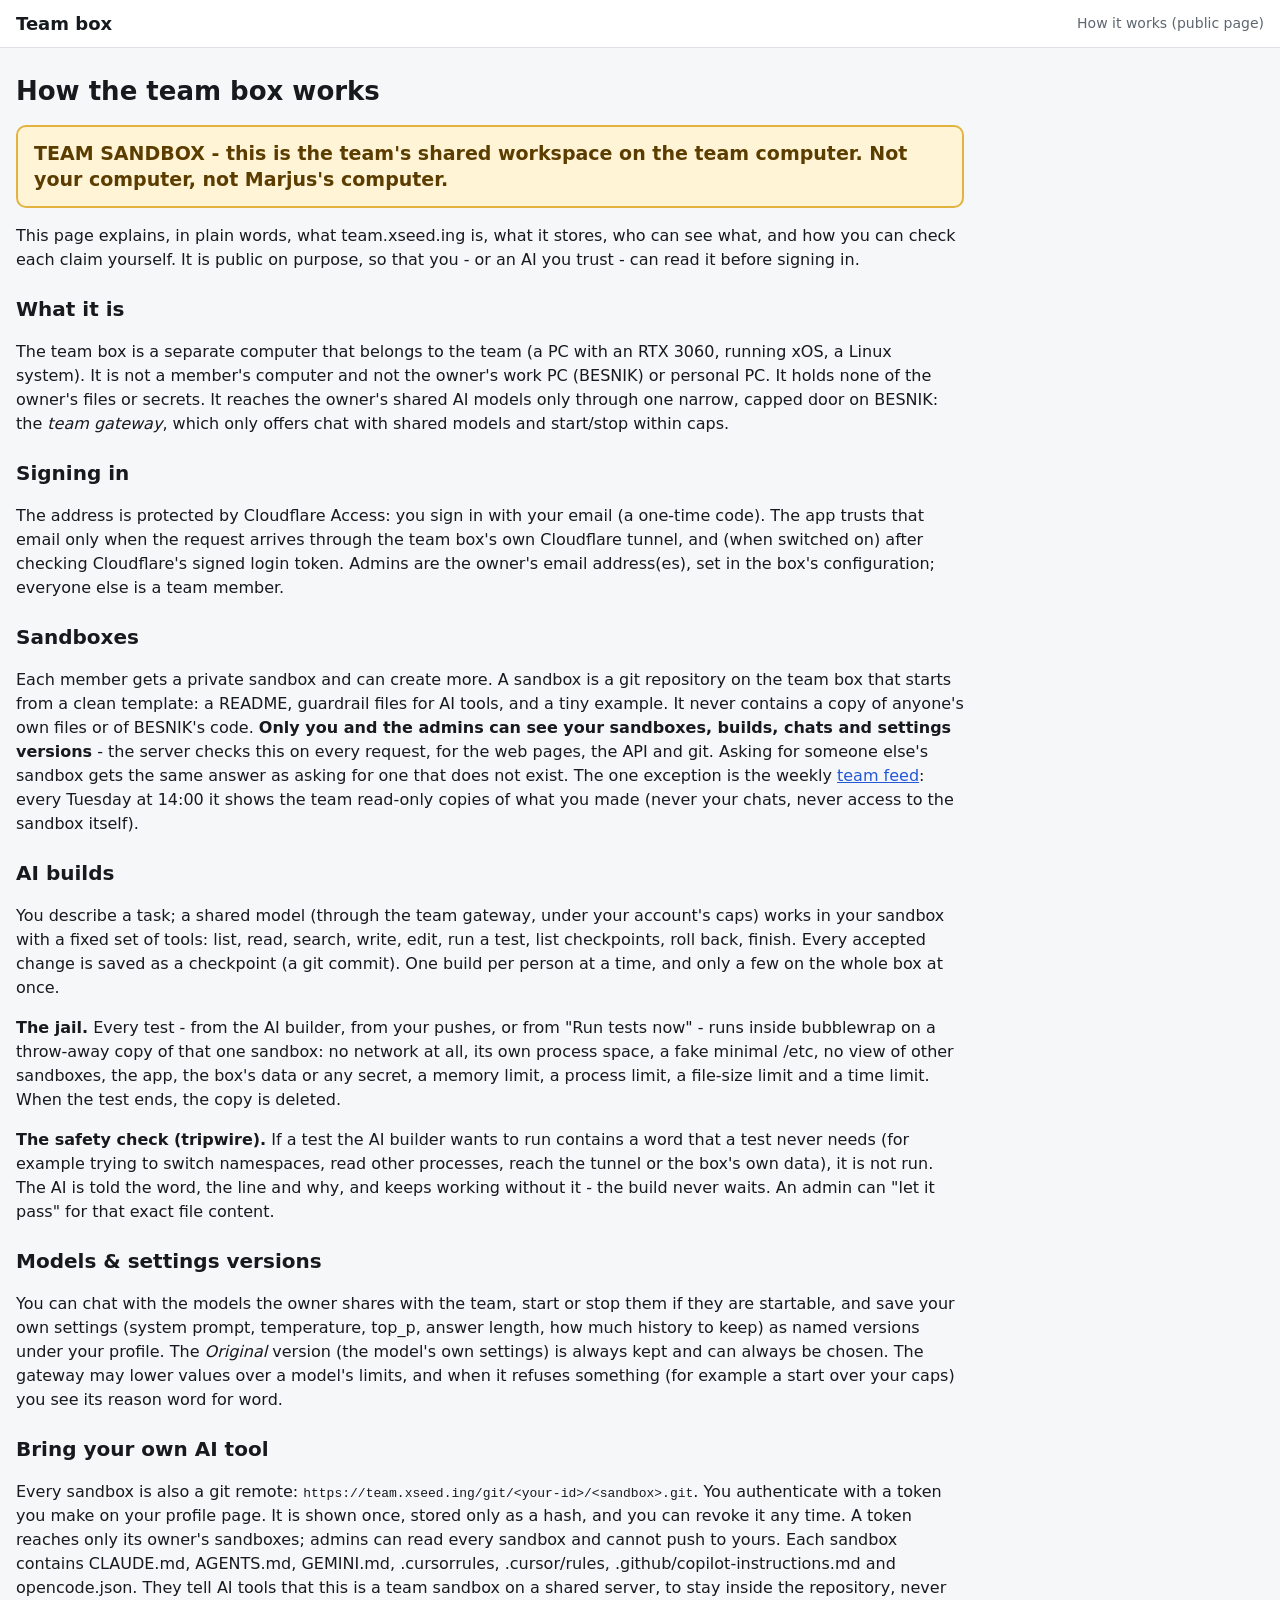
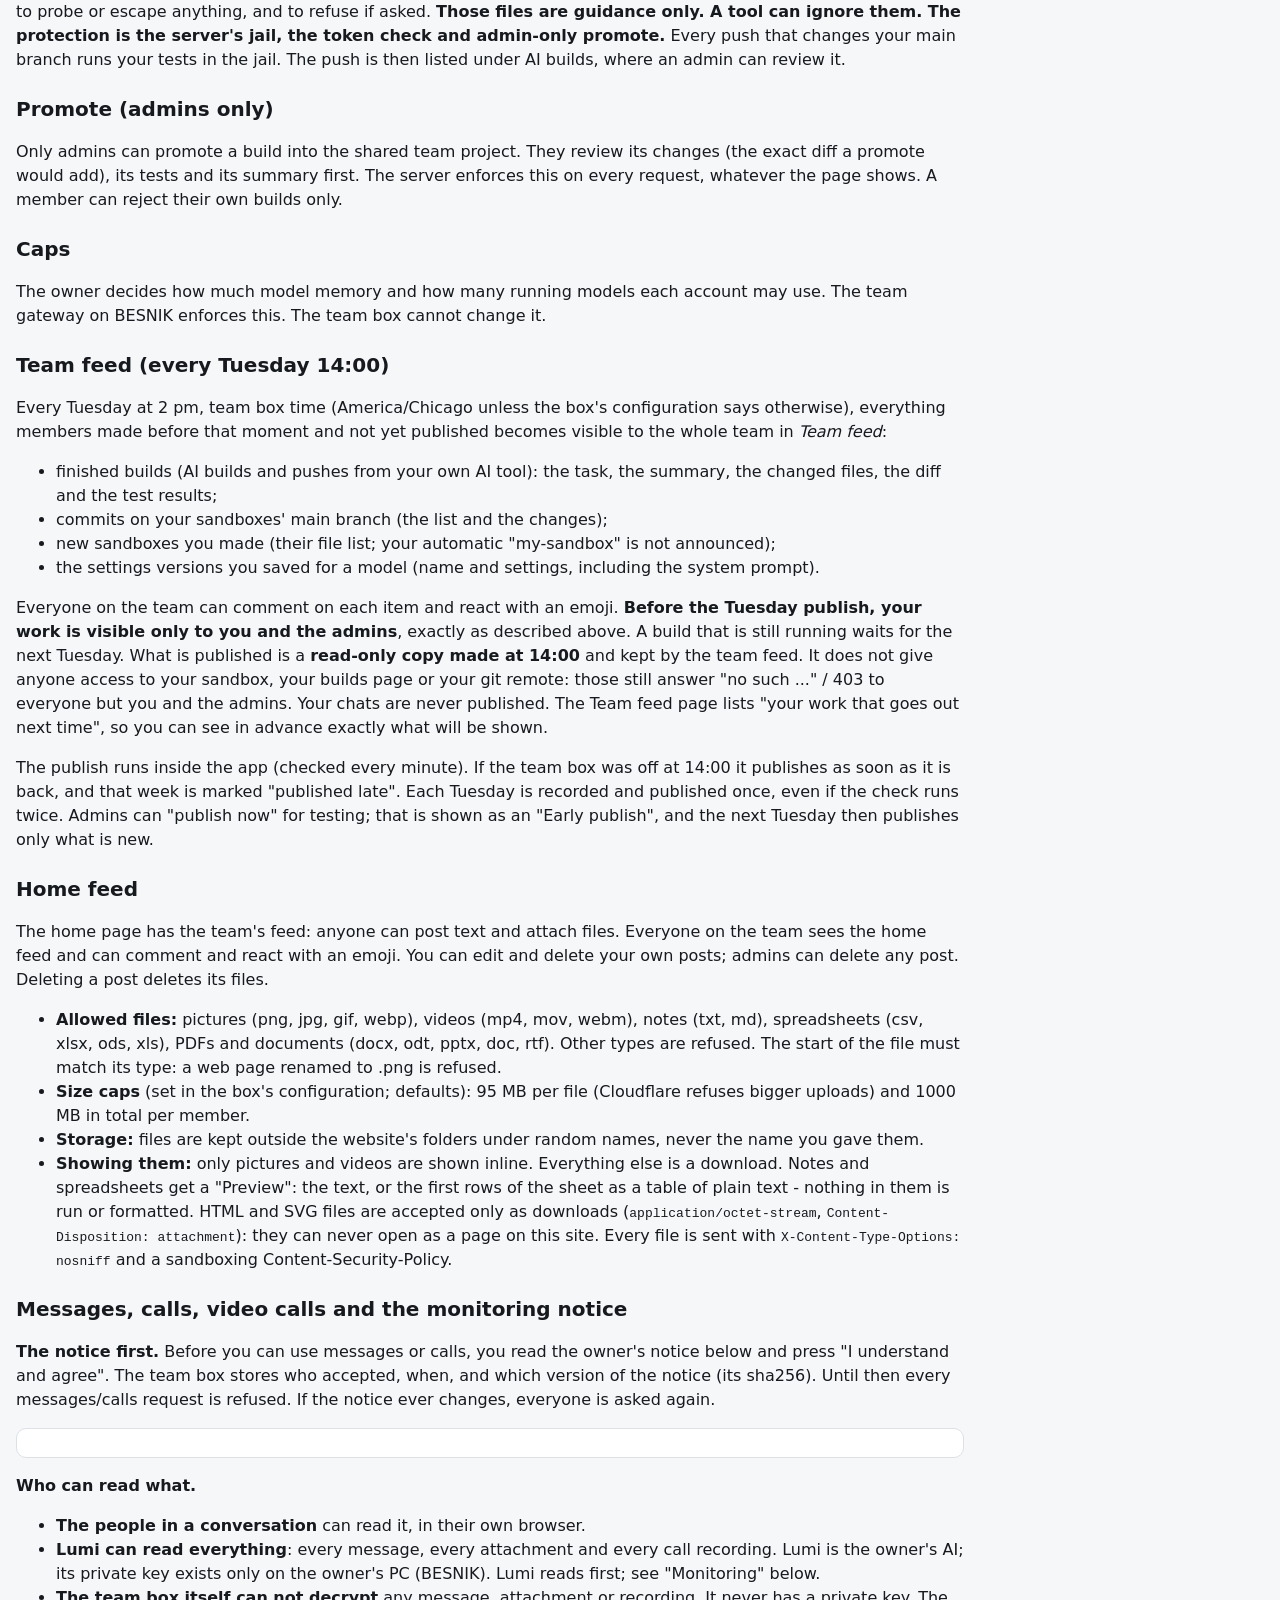
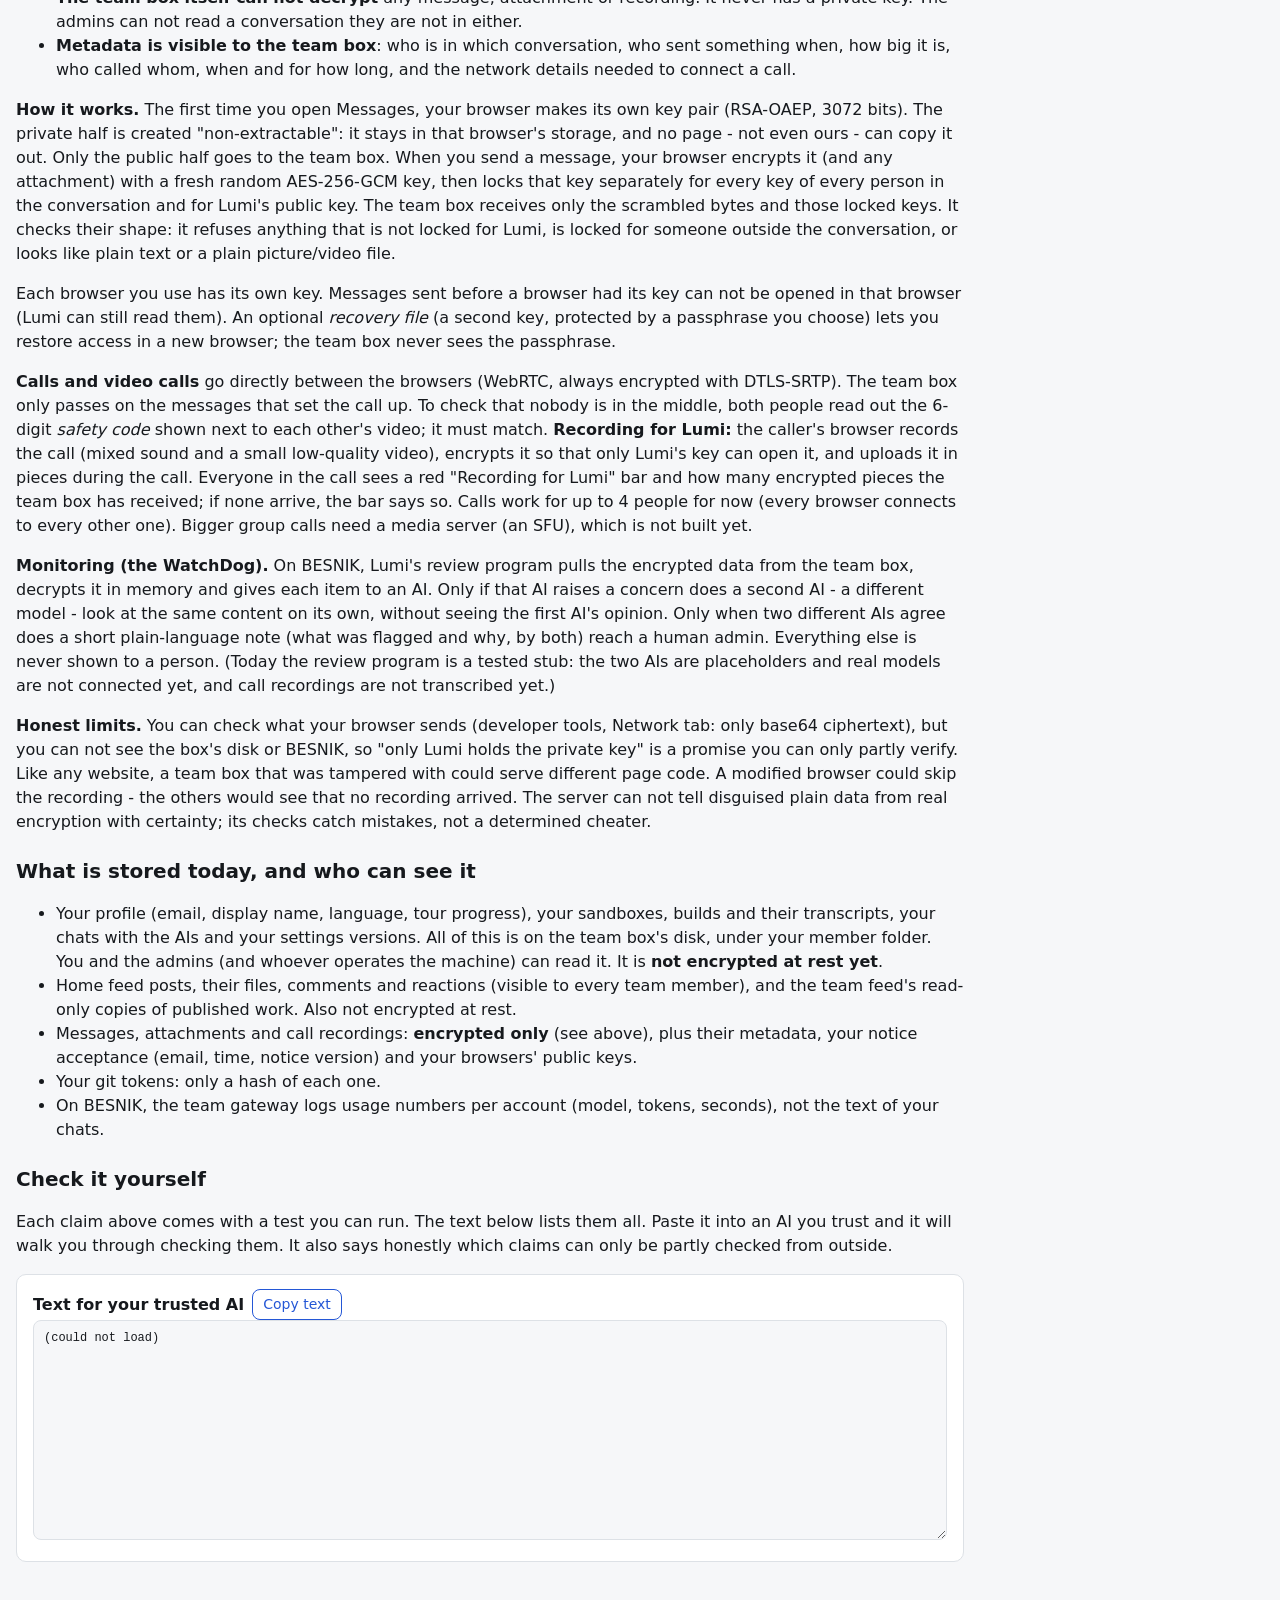
==== commit 62cf39e8: "merge comms (stage 6): messages, calls, video, notice gate; resolve with feeds; tour test now expect" ====
--- a/static/how-it-works.html
+++ b/static/how-it-works.html
@@ -104,11 +104,47 @@
 as a page on this site. Every file is sent with <code>X-Content-Type-Options: nosniff</code> and a sandboxing Content-Security-Policy.</li>
 </ul>
 
-<h2 id="messages">Messages, calls, video calls and the monitoring notice - not live yet</h2>
-<p>Planned design: the content is encrypted at rest to the owner's AI's (Lumi's) key and can only be decrypted on BESNIK. Members read
-their own conversations. Monitoring is done by an AI first, and any concern is checked by a third-party AI before it reaches a human.
-Before first use you must accept this notice from the owner:</p>
+<h2 id="messages">Messages, calls, video calls and the monitoring notice</h2>
+<p><strong>The notice first.</strong> Before you can use messages or calls, you read the owner's notice below and press "I understand
+and agree". The team box stores who accepted, when, and which version of the notice (its sha256). Until then every messages/calls
+request is refused. If the notice ever changes, everyone is asked again.</p>
 <blockquote class="card notice-text" id="notice"></blockquote>
+<p><strong>Who can read what.</strong></p>
+<ul>
+<li><strong>The people in a conversation</strong> can read it, in their own browser.</li>
+<li><strong>Lumi can read everything</strong>: every message, every attachment and every call recording. Lumi is the owner's AI; its
+private key exists only on the owner's PC (BESNIK). Lumi reads first; see "Monitoring" below.</li>
+<li><strong>The team box itself can not decrypt</strong> any message, attachment or recording. It never has a private key. The admins
+can not read a conversation they are not in either.</li>
+<li><strong>Metadata is visible to the team box</strong>: who is in which conversation, who sent something when, how big it is, who called
+whom, when and for how long, and the network details needed to connect a call.</li>
+</ul>
+<p><strong>How it works.</strong> The first time you open Messages, your browser makes its own key pair (RSA-OAEP, 3072 bits). The private
+half is created "non-extractable": it stays in that browser's storage, and no page - not even ours - can copy it out. Only the public
+half goes to the team box. When you send a message, your browser encrypts it (and any attachment) with a fresh random AES-256-GCM key,
+then locks that key separately for every key of every person in the conversation and for Lumi's public key. The team box receives only
+the scrambled bytes and those locked keys. It checks their shape: it refuses anything that is not locked for Lumi, is locked for someone
+outside the conversation, or looks like plain text or a plain picture/video file.</p>
+<p>Each browser you use has its own key. Messages sent before a browser had its key can not be opened in that browser (Lumi can still
+read them). An optional <em>recovery file</em> (a second key, protected by a passphrase you choose) lets you restore access in a new
+browser; the team box never sees the passphrase.</p>
+<p><strong>Calls and video calls</strong> go directly between the browsers (WebRTC, always encrypted with DTLS-SRTP). The team box only passes
+on the messages that set the call up. To check that nobody is in the middle, both people read out the 6-digit <em>safety code</em> shown
+next to each other's video; it must match. <strong>Recording for Lumi:</strong> the caller's browser records the call (mixed sound and a
+small low-quality video), encrypts it so that only Lumi's key can open it, and uploads it in pieces during the call. Everyone in the call
+sees a red "Recording for Lumi" bar and how many encrypted pieces the team box has received; if none arrive, the bar says so.
+Calls work for up to 4 people for now (every browser connects to every other one). Bigger group calls need a media server (an SFU),
+which is not built yet.</p>
+<p><strong>Monitoring (the WatchDog).</strong> On BESNIK, Lumi's review program pulls the encrypted data from the team box, decrypts it in
+memory and gives each item to an AI. Only if that AI raises a concern does a second AI - a different model - look at the same content
+on its own, without seeing the first AI's opinion. Only when two different AIs agree does a short plain-language note (what was flagged
+and why, by both) reach a human admin. Everything else is never shown to a person. (Today the review program is a tested stub: the two
+AIs are placeholders and real models are not connected yet, and call recordings are not transcribed yet.)</p>
+<p><strong>Honest limits.</strong> You can check what your browser sends (developer tools, Network tab: only base64 ciphertext), but you can not
+see the box's disk or BESNIK, so "only Lumi holds the private key" is a promise you can only partly verify. Like any website, a team box
+that was tampered with could serve different page code. A modified browser could skip the recording - the others would see that no
+recording arrived. The server can not tell disguised plain data from real encryption with certainty; its checks catch mistakes, not a
+determined cheater.</p>
 
 <h2 id="stored">What is stored today, and who can see it</h2>
 <ul>
@@ -117,6 +153,8 @@
 the machine) can read it. It is <strong>not encrypted at rest yet</strong>.</li>
 <li>Home feed posts, their files, comments and reactions (visible to every team member), and the team feed's read-only copies of
 published work. Also not encrypted at rest.</li>
+<li>Messages, attachments and call recordings: <strong>encrypted only</strong> (see above), plus their metadata, your notice acceptance
+(email, time, notice version) and your browsers' public keys.</li>
 <li>Your git tokens: only a hash of each one.</li>
 <li>On BESNIK, the team gateway logs usage numbers per account (model, tokens, seconds), not the text of your chats.</li>
 </ul>
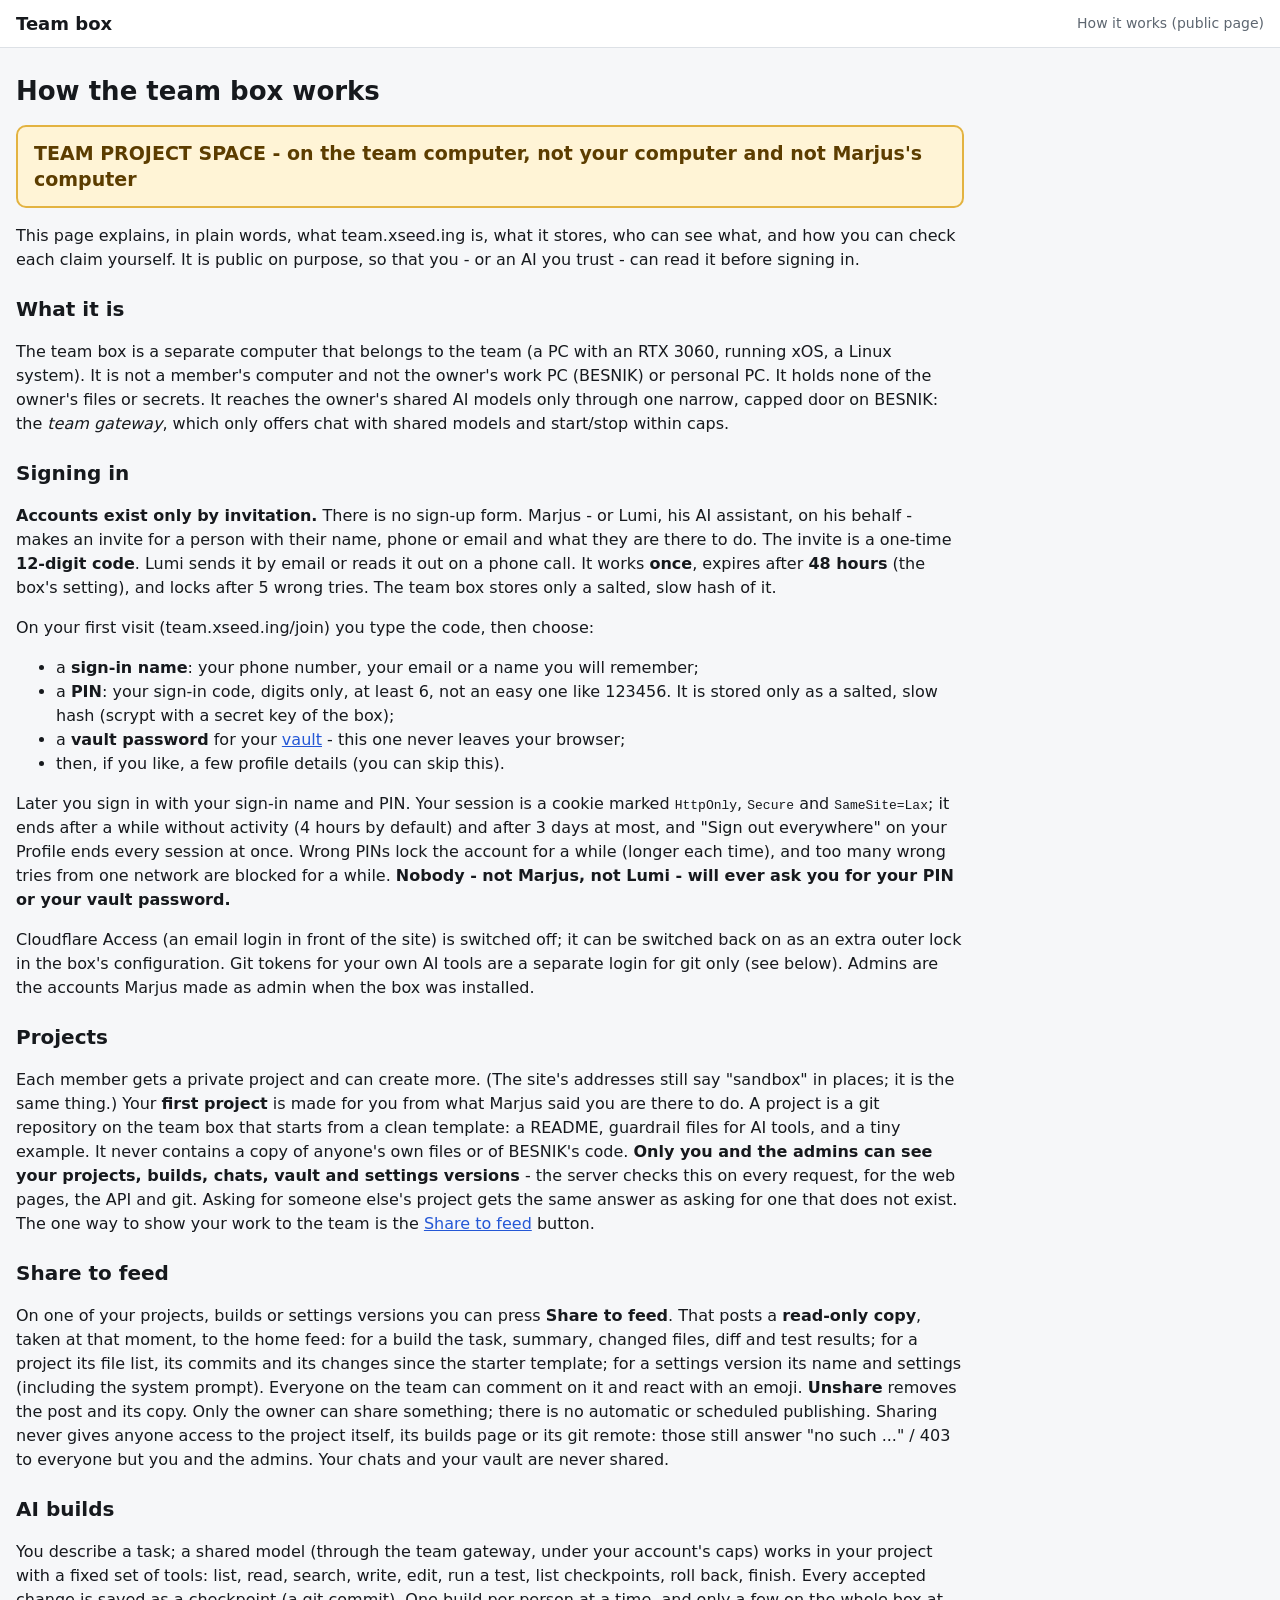
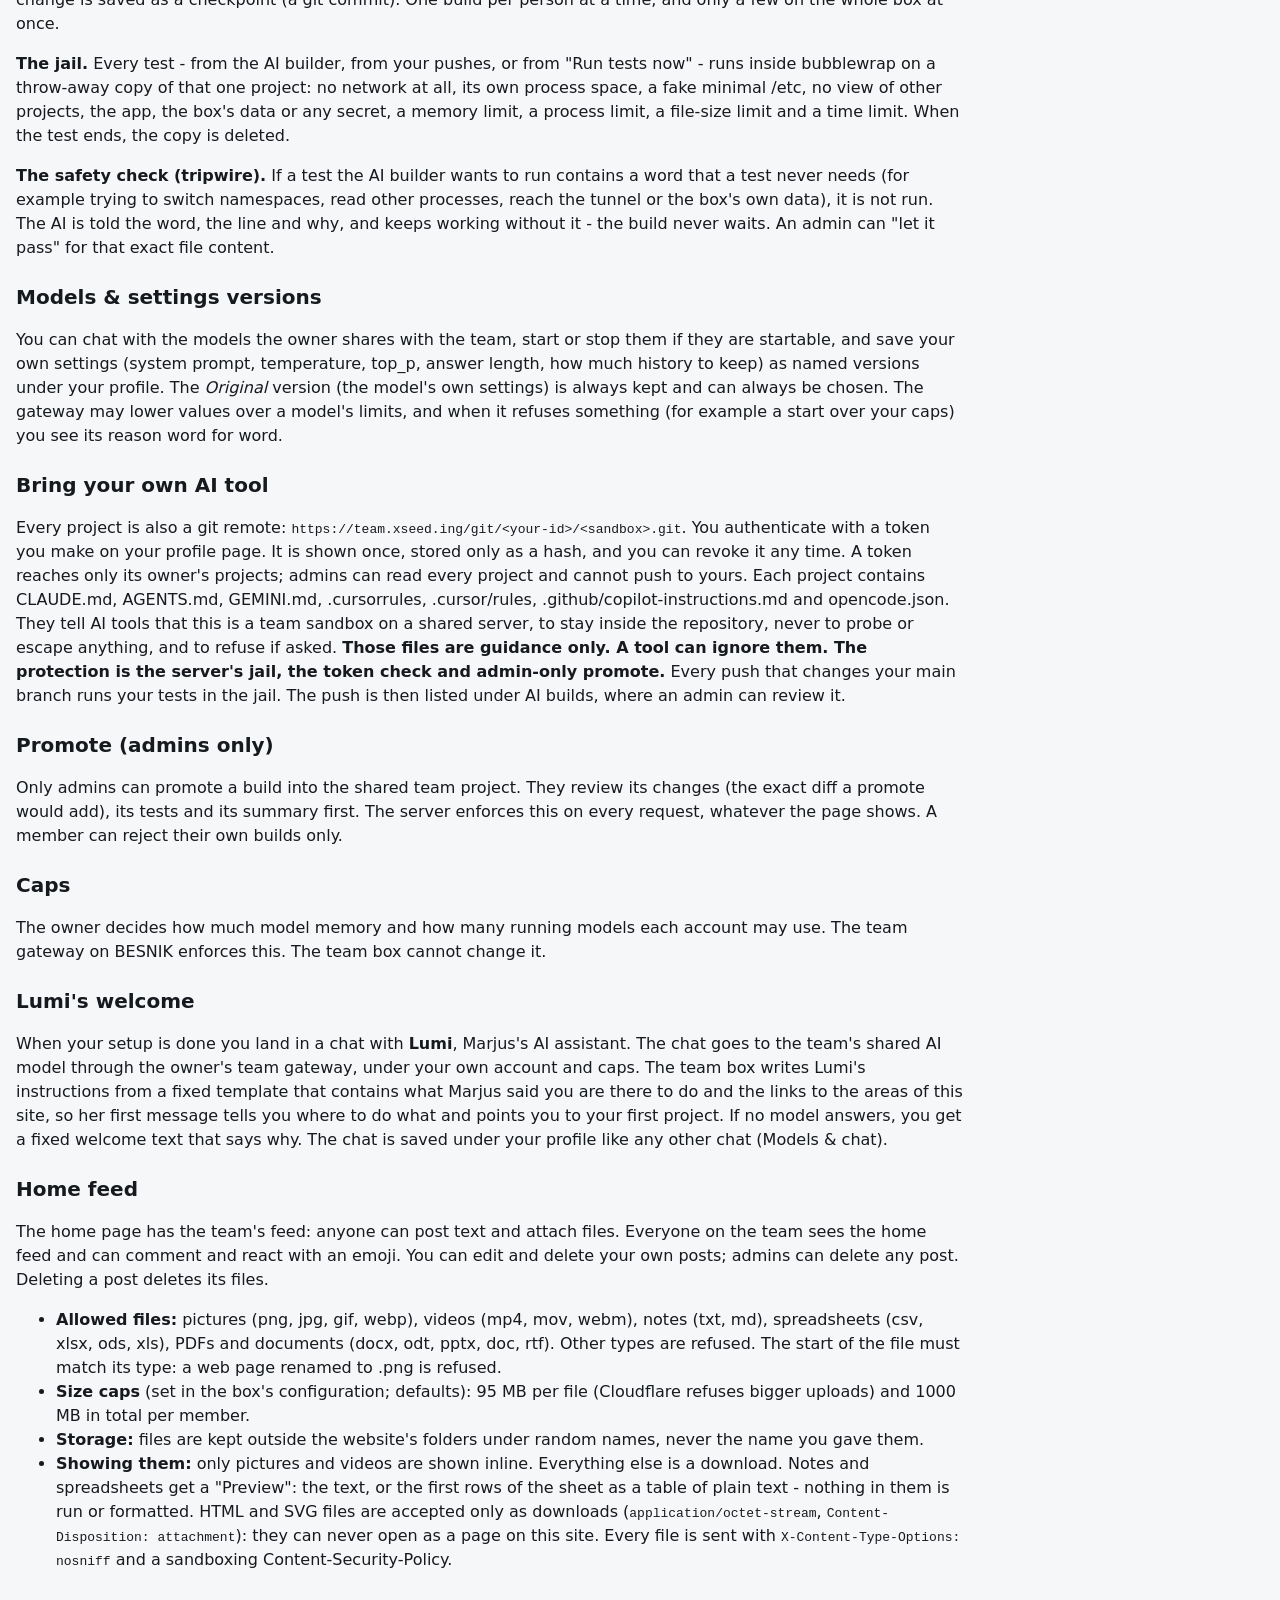
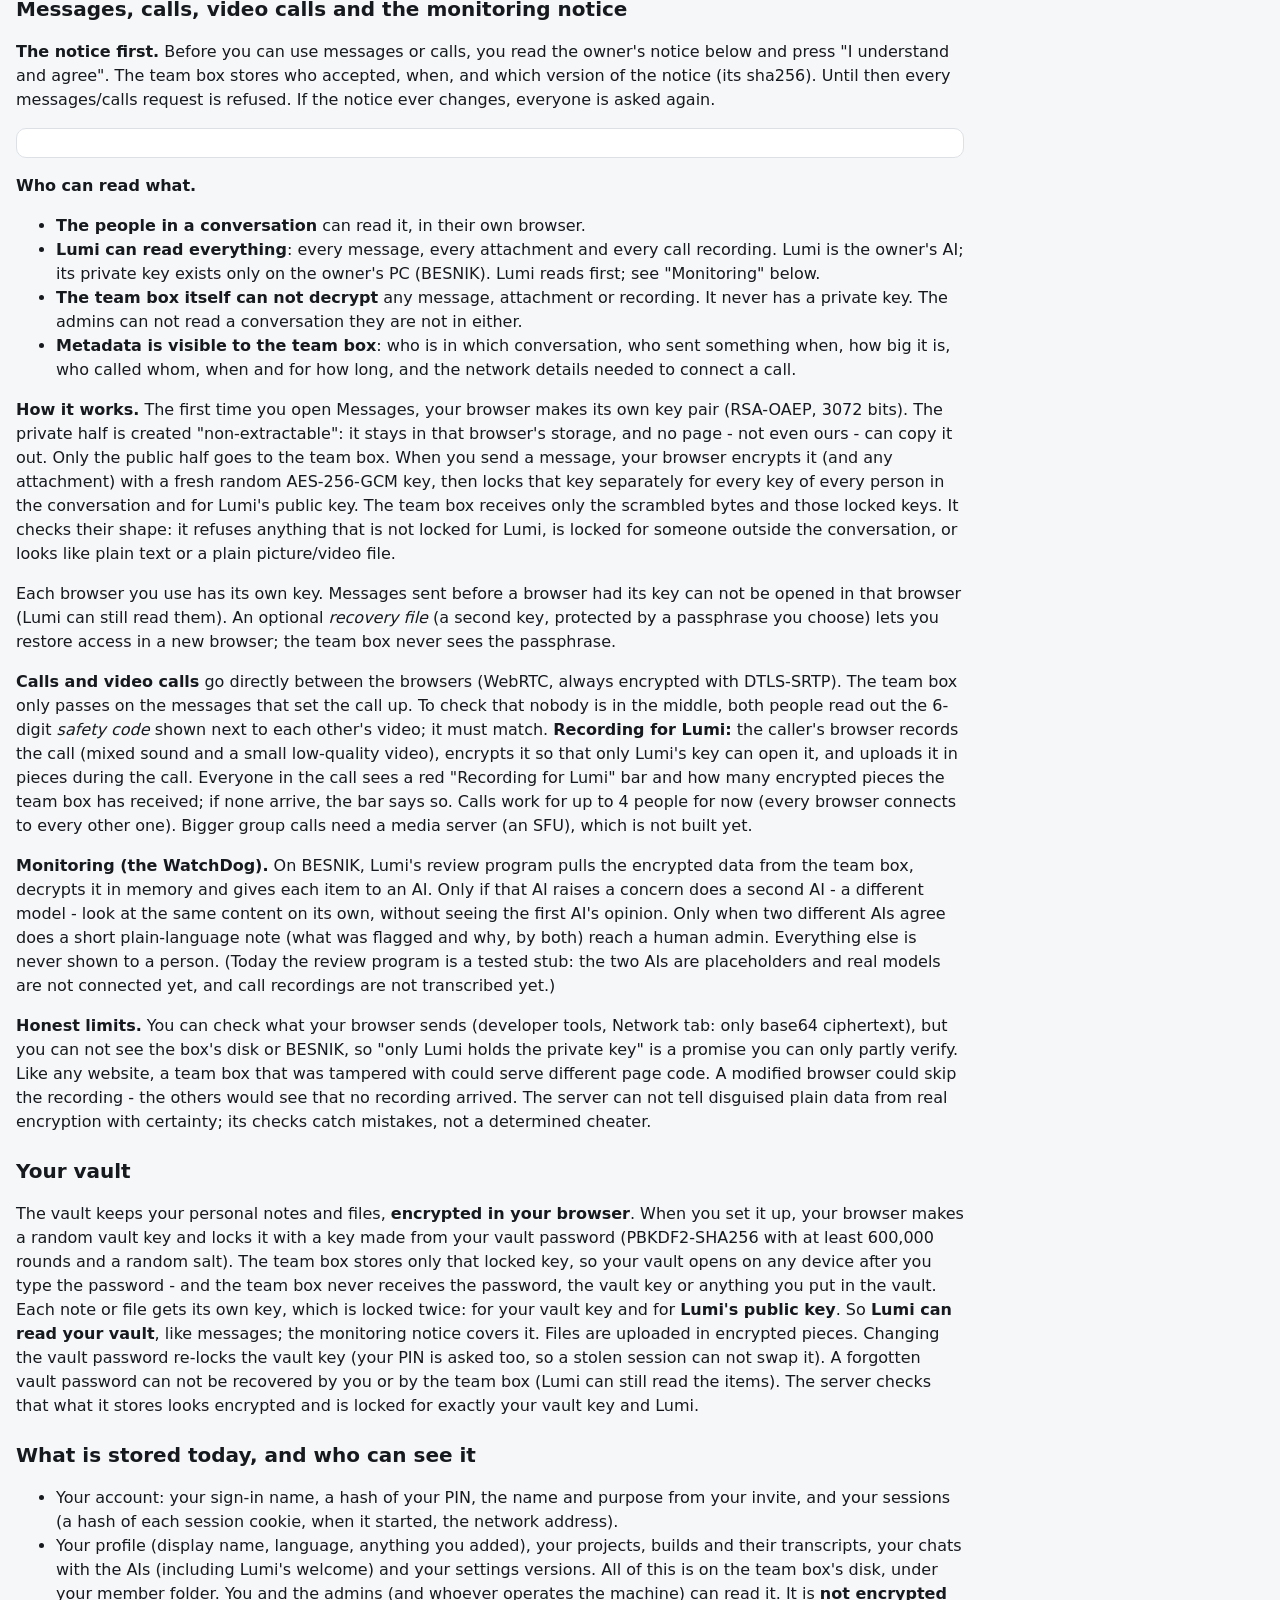
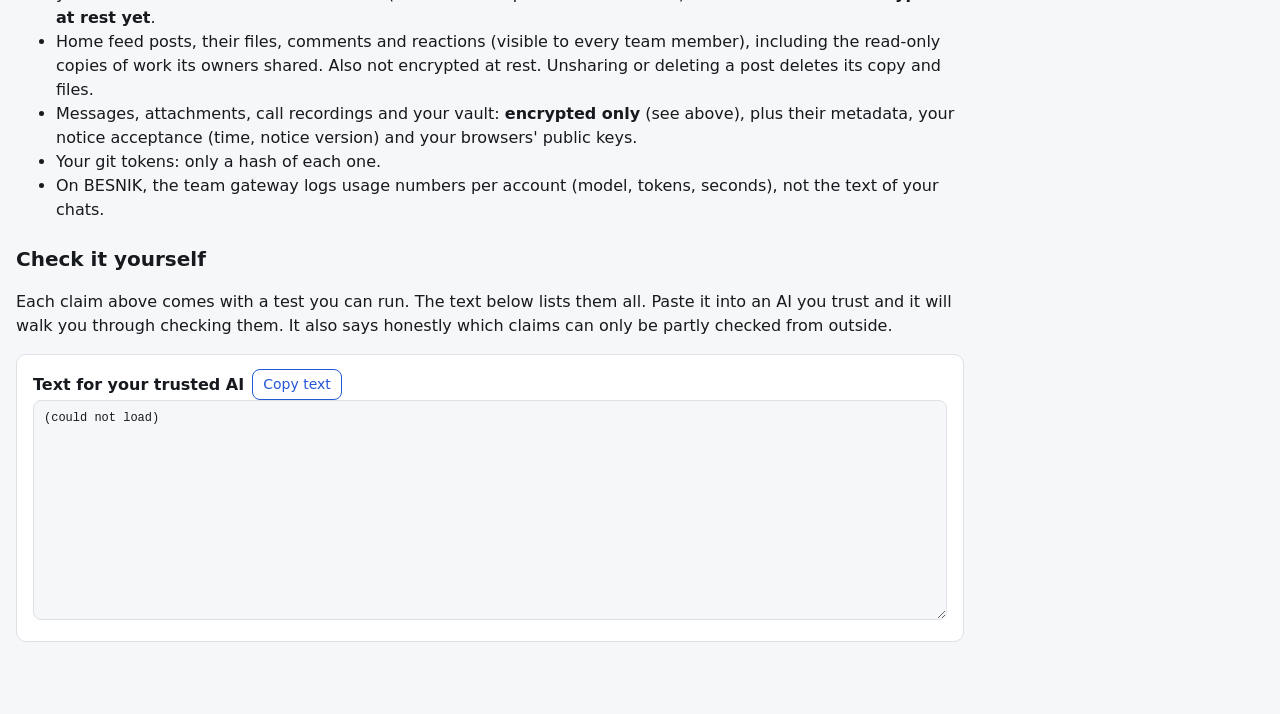
==== commit 3b03b205: "Invites, own sign-in, vault, Lumi's welcome, Share to feed; weekly publish removed - Sign-in without" ====
--- a/static/how-it-works.html
+++ b/static/how-it-works.html
@@ -12,7 +12,7 @@
 <header class="top"><a class="brand" href="/">Team box</a><span class="who">How it works (public page)</span></header>
 <main class="page">
 <h1>How the team box works</h1>
-<div class="banner">TEAM SANDBOX - this is the team's shared workspace on the team computer. Not your computer, not Marjus's computer.</div>
+<div class="banner">TEAM PROJECT SPACE - on the team computer, not your computer and not Marjus's computer</div>
 <p>This page explains, in plain words, what team.xseed.ing is, what it stores, who can see what, and how you can check each claim
 yourself. It is public on purpose, so that you - or an AI you trust - can read it before signing in.</p>
 
@@ -23,24 +23,51 @@
 shared models and start/stop within caps.</p>
 
 <h2 id="signin">Signing in</h2>
-<p>The address is protected by Cloudflare Access: you sign in with your email (a one-time code). The app trusts that email only when
-the request arrives through the team box's own Cloudflare tunnel, and (when switched on) after checking Cloudflare's signed login token.
-Admins are the owner's email address(es), set in the box's configuration; everyone else is a team member.</p>
+<p><strong>Accounts exist only by invitation.</strong> There is no sign-up form. Marjus - or Lumi, his AI assistant, on his behalf -
+makes an invite for a person with their name, phone or email and what they are there to do. The invite is a one-time
+<strong>12-digit code</strong>. Lumi sends it by email or reads it out on a phone call. It works <strong>once</strong>, expires after
+<strong>48 hours</strong> (the box's setting), and locks after 5 wrong tries. The team box stores only a salted, slow hash of it.</p>
+<p>On your first visit (team.xseed.ing/join) you type the code, then choose:</p>
+<ul>
+<li>a <strong>sign-in name</strong>: your phone number, your email or a name you will remember;</li>
+<li>a <strong>PIN</strong>: your sign-in code, digits only, at least 6, not an easy one like 123456. It is stored only as a salted,
+slow hash (scrypt with a secret key of the box);</li>
+<li>a <strong>vault password</strong> for your <a href="#vault">vault</a> - this one never leaves your browser;</li>
+<li>then, if you like, a few profile details (you can skip this).</li>
+</ul>
+<p>Later you sign in with your sign-in name and PIN. Your session is a cookie marked <code>HttpOnly</code>, <code>Secure</code> and
+<code>SameSite=Lax</code>; it ends after a while without activity (4 hours by default) and after 3 days at most, and "Sign out
+everywhere" on your Profile ends every session at once. Wrong PINs lock the account for a while (longer each time), and too many wrong
+tries from one network are blocked for a while. <strong>Nobody - not Marjus, not Lumi - will ever ask you for your PIN or your vault
+password.</strong></p>
+<p>Cloudflare Access (an email login in front of the site) is switched off; it can be switched back on as an extra outer lock in the
+box's configuration. Git tokens for your own AI tools are a separate login for git only (see below). Admins are the accounts Marjus
+made as admin when the box was installed.</p>
 
-<h2 id="sandboxes">Sandboxes</h2>
-<p>Each member gets a private sandbox and can create more. A sandbox is a git repository on the team box that starts from a clean
-template: a README, guardrail files for AI tools, and a tiny example. It never contains a copy of anyone's own files or of BESNIK's code.
-<strong>Only you and the admins can see your sandboxes, builds, chats and settings versions</strong> - the server checks this on every
-request, for the web pages, the API and git. Asking for someone else's sandbox gets the same answer as asking for one that does not
-exist. The one exception is the weekly <a href="#team-feed">team feed</a>: every Tuesday at 14:00 it shows the team read-only
-copies of what you made (never your chats, never access to the sandbox itself).</p>
+<h2 id="projects">Projects</h2>
+<p>Each member gets a private project and can create more. (The site's addresses still say "sandbox" in places; it is the same
+thing.) Your <strong>first project</strong> is made for you from what Marjus said you are there to do. A project is a git
+repository on the team box that starts from a clean template: a README, guardrail files for AI tools, and a tiny example. It never
+contains a copy of anyone's own files or of BESNIK's code. <strong>Only you and the admins can see your projects, builds, chats,
+vault and settings versions</strong> - the server checks this on every request, for the web pages, the API and git. Asking for
+someone else's project gets the same answer as asking for one that does not exist. The one way to show your work to the team is
+the <a href="#sharing">Share to feed</a> button.</p>
+
+<h2 id="sharing">Share to feed</h2>
+<p>On one of your projects, builds or settings versions you can press <strong>Share to feed</strong>. That posts a
+<strong>read-only copy</strong>, taken at that moment, to the home feed: for a build the task, summary, changed files, diff and test
+results; for a project its file list, its commits and its changes since the starter template; for a settings version its name and
+settings (including the system prompt). Everyone on the team can comment on it and react with an emoji. <strong>Unshare</strong> removes
+the post and its copy. Only the owner can share something; there is no automatic or scheduled publishing. Sharing never gives anyone
+access to the project itself, its builds page or its git remote: those still answer "no such ..." / 403 to everyone but you and the
+admins. Your chats and your vault are never shared.</p>
 
 <h2 id="builds">AI builds</h2>
-<p>You describe a task; a shared model (through the team gateway, under your account's caps) works in your sandbox with a fixed set of
+<p>You describe a task; a shared model (through the team gateway, under your account's caps) works in your project with a fixed set of
 tools: list, read, search, write, edit, run a test, list checkpoints, roll back, finish. Every accepted change is saved as a checkpoint
 (a git commit). One build per person at a time, and only a few on the whole box at once.</p>
 <p><strong>The jail.</strong> Every test - from the AI builder, from your pushes, or from "Run tests now" - runs inside bubblewrap on a
-throw-away copy of that one sandbox: no network at all, its own process space, a fake minimal /etc, no view of other sandboxes, the
+throw-away copy of that one project: no network at all, its own process space, a fake minimal /etc, no view of other projects, the
 app, the box's data or any secret, a memory limit, a process limit, a file-size limit and a time limit. When the test ends, the copy
 is deleted.</p>
 <p><strong>The safety check (tripwire).</strong> If a test the AI builder wants to run contains a word that a test never needs (for
@@ -54,9 +81,9 @@
 model's limits, and when it refuses something (for example a start over your caps) you see its reason word for word.</p>
 
 <h2 id="byo">Bring your own AI tool</h2>
-<p>Every sandbox is also a git remote: <code>https://team.xseed.ing/git/&lt;your-id&gt;/&lt;sandbox&gt;.git</code>. You authenticate with
+<p>Every project is also a git remote: <code>https://team.xseed.ing/git/&lt;your-id&gt;/&lt;sandbox&gt;.git</code>. You authenticate with
 a token you make on your profile page. It is shown once, stored only as a hash, and you can revoke it any time. A token reaches only
-its owner's sandboxes; admins can read every sandbox and cannot push to yours. Each sandbox contains CLAUDE.md, AGENTS.md, GEMINI.md,
+its owner's projects; admins can read every project and cannot push to yours. Each project contains CLAUDE.md, AGENTS.md, GEMINI.md,
 .cursorrules, .cursor/rules, .github/copilot-instructions.md and opencode.json. They tell AI tools that this is a team sandbox on a
 shared server, to stay inside the repository, never to probe or escape anything, and to refuse if asked. <strong>Those files are guidance
 only. A tool can ignore them. The protection is the server's jail, the token check and admin-only promote.</strong> Every push that changes
@@ -71,23 +98,12 @@
 <p>The owner decides how much model memory and how many running models each account may use. The team gateway on BESNIK enforces
 this. The team box cannot change it.</p>
 
-<h2 id="team-feed">Team feed (every Tuesday 14:00)</h2>
-<p>Every Tuesday at 2 pm, team box time (America/Chicago unless the box's configuration says otherwise), everything members made
-before that moment and not yet published becomes visible to the whole team in <em>Team feed</em>:</p>
-<ul>
-<li>finished builds (AI builds and pushes from your own AI tool): the task, the summary, the changed files, the diff and the test results;</li>
-<li>commits on your sandboxes' main branch (the list and the changes);</li>
-<li>new sandboxes you made (their file list; your automatic "my-sandbox" is not announced);</li>
-<li>the settings versions you saved for a model (name and settings, including the system prompt).</li>
-</ul>
-<p>Everyone on the team can comment on each item and react with an emoji. <strong>Before the Tuesday publish, your work is visible only
-to you and the admins</strong>, exactly as described above. A build that is still running waits for the next Tuesday. What is published is
-a <strong>read-only copy made at 14:00</strong> and kept by the team feed. It does not give anyone access to your sandbox, your builds
-page or your git remote: those still answer "no such ..." / 403 to everyone but you and the admins. Your chats are never published.
-The Team feed page lists "your work that goes out next time", so you can see in advance exactly what will be shown.</p>
-<p>The publish runs inside the app (checked every minute). If the team box was off at 14:00 it publishes as soon as it is back, and
-that week is marked "published late". Each Tuesday is recorded and published once, even if the check runs twice. Admins can "publish
-now" for testing; that is shown as an "Early publish", and the next Tuesday then publishes only what is new.</p>
+<h2 id="lumi">Lumi's welcome</h2>
+<p>When your setup is done you land in a chat with <strong>Lumi</strong>, Marjus's AI assistant. The chat goes to the team's shared AI
+model through the owner's team gateway, under your own account and caps. The team box writes Lumi's instructions from a fixed template
+that contains what Marjus said you are there to do and the links to the areas of this site, so her first message tells you where to
+do what and points you to your first project. If no model answers, you get a fixed welcome text that says why. The chat is saved
+under your profile like any other chat (Models &amp; chat).</p>
 
 <h2 id="home">Home feed</h2>
 <p>The home page has the team's feed: anyone can post text and attach files. Everyone on the team sees the home feed and can comment
@@ -146,15 +162,27 @@
 recording arrived. The server can not tell disguised plain data from real encryption with certainty; its checks catch mistakes, not a
 determined cheater.</p>
 
+<h2 id="vault">Your vault</h2>
+<p>The vault keeps your personal notes and files, <strong>encrypted in your browser</strong>. When you set it up, your browser makes a
+random vault key and locks it with a key made from your vault password (PBKDF2-SHA256 with at least 600,000 rounds and a random salt).
+The team box stores only that locked key, so your vault opens on any device after you type the password - and the team box never
+receives the password, the vault key or anything you put in the vault. Each note or file gets its own key, which is locked twice:
+for your vault key and for <strong>Lumi's public key</strong>. So <strong>Lumi can read your vault</strong>, like messages; the
+monitoring notice covers it. Files are uploaded in encrypted pieces. Changing the vault password re-locks the vault key (your PIN is
+asked too, so a stolen session can not swap it). A forgotten vault password can not be recovered by you or by the team box (Lumi can
+still read the items). The server checks that what it stores looks encrypted and is locked for exactly your vault key and Lumi.</p>
+
 <h2 id="stored">What is stored today, and who can see it</h2>
 <ul>
-<li>Your profile (email, display name, language, tour progress), your sandboxes, builds and their transcripts, your chats with the AIs
-and your settings versions. All of this is on the team box's disk, under your member folder. You and the admins (and whoever operates
-the machine) can read it. It is <strong>not encrypted at rest yet</strong>.</li>
-<li>Home feed posts, their files, comments and reactions (visible to every team member), and the team feed's read-only copies of
-published work. Also not encrypted at rest.</li>
-<li>Messages, attachments and call recordings: <strong>encrypted only</strong> (see above), plus their metadata, your notice acceptance
-(email, time, notice version) and your browsers' public keys.</li>
+<li>Your account: your sign-in name, a hash of your PIN, the name and purpose from your invite, and your sessions (a hash of each
+session cookie, when it started, the network address).</li>
+<li>Your profile (display name, language, anything you added), your projects, builds and their transcripts, your chats with the AIs
+(including Lumi's welcome) and your settings versions. All of this is on the team box's disk, under your member folder. You and the
+admins (and whoever operates the machine) can read it. It is <strong>not encrypted at rest yet</strong>.</li>
+<li>Home feed posts, their files, comments and reactions (visible to every team member), including the read-only copies of work its
+owners shared. Also not encrypted at rest. Unsharing or deleting a post deletes its copy and files.</li>
+<li>Messages, attachments, call recordings and your vault: <strong>encrypted only</strong> (see above), plus their metadata, your notice
+acceptance (time, notice version) and your browsers' public keys.</li>
 <li>Your git tokens: only a hash of each one.</li>
 <li>On BESNIK, the team gateway logs usage numbers per account (model, tokens, seconds), not the text of your chats.</li>
 </ul>
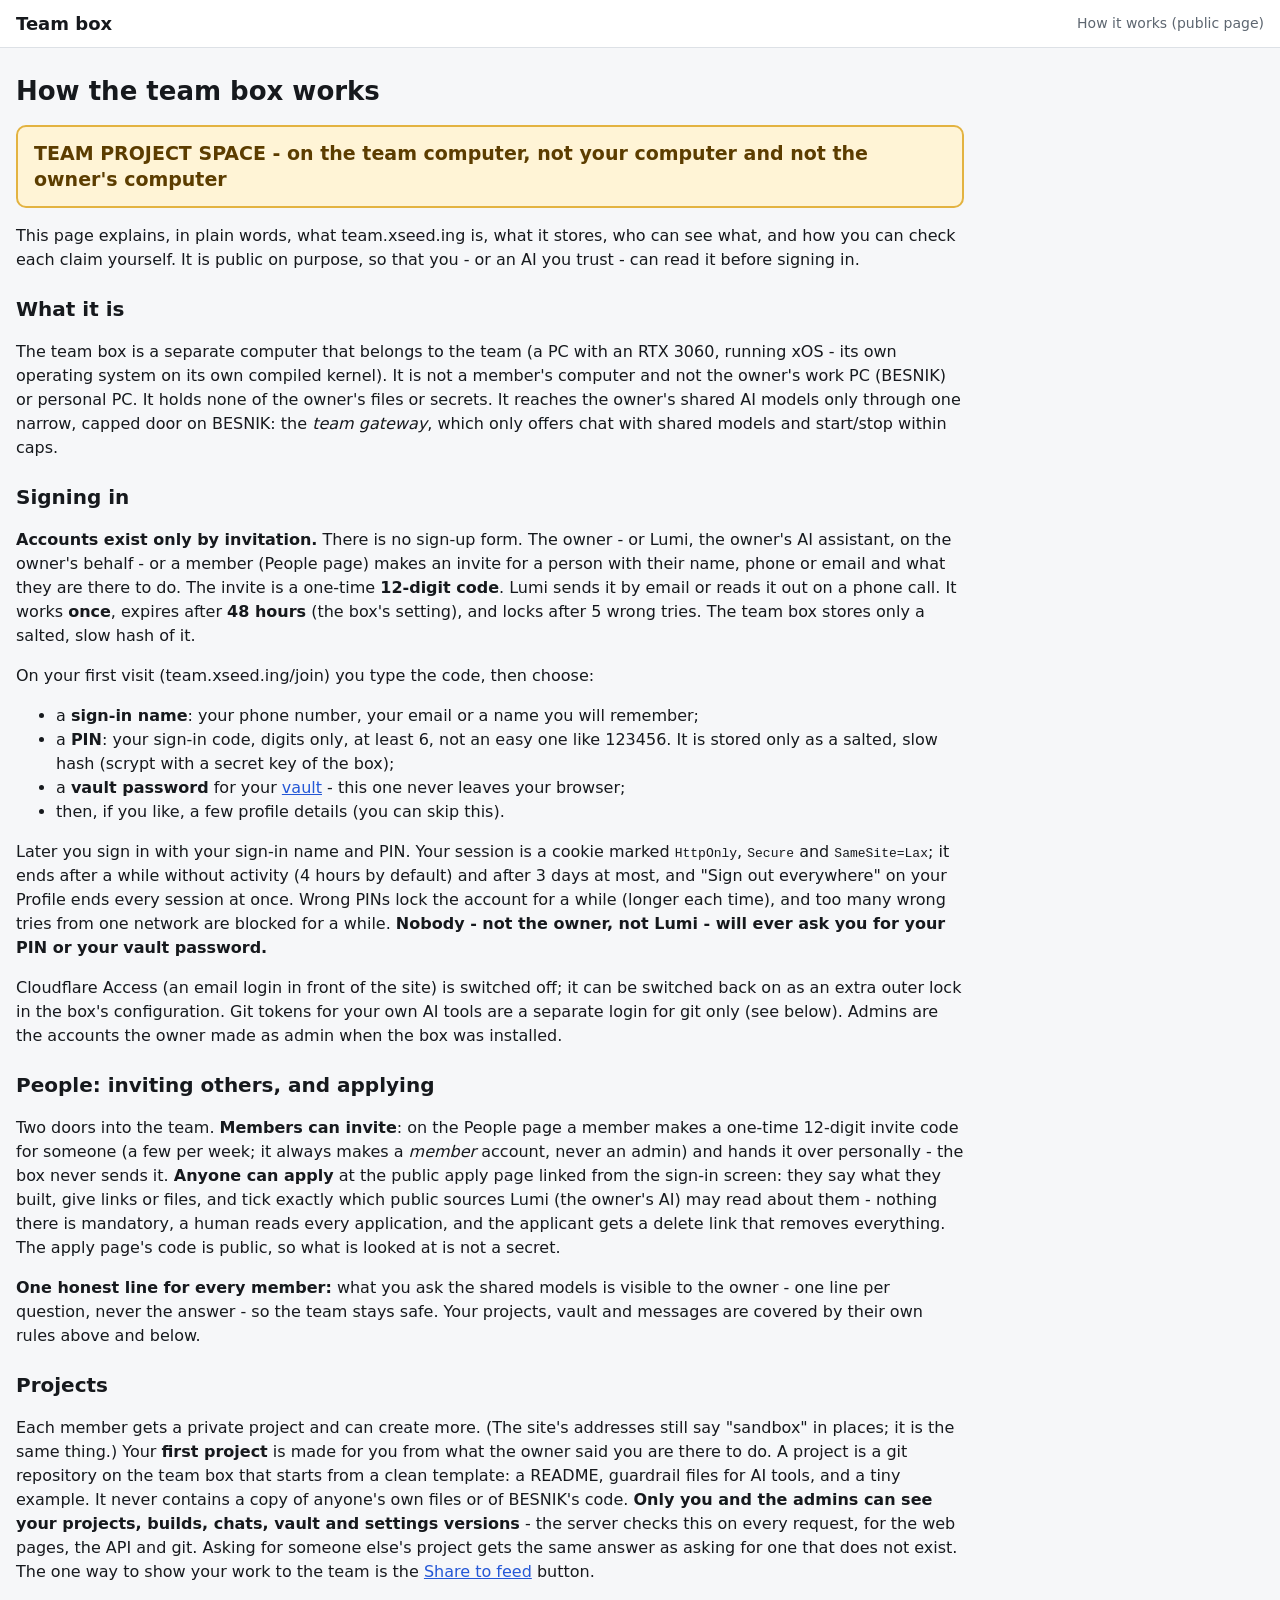
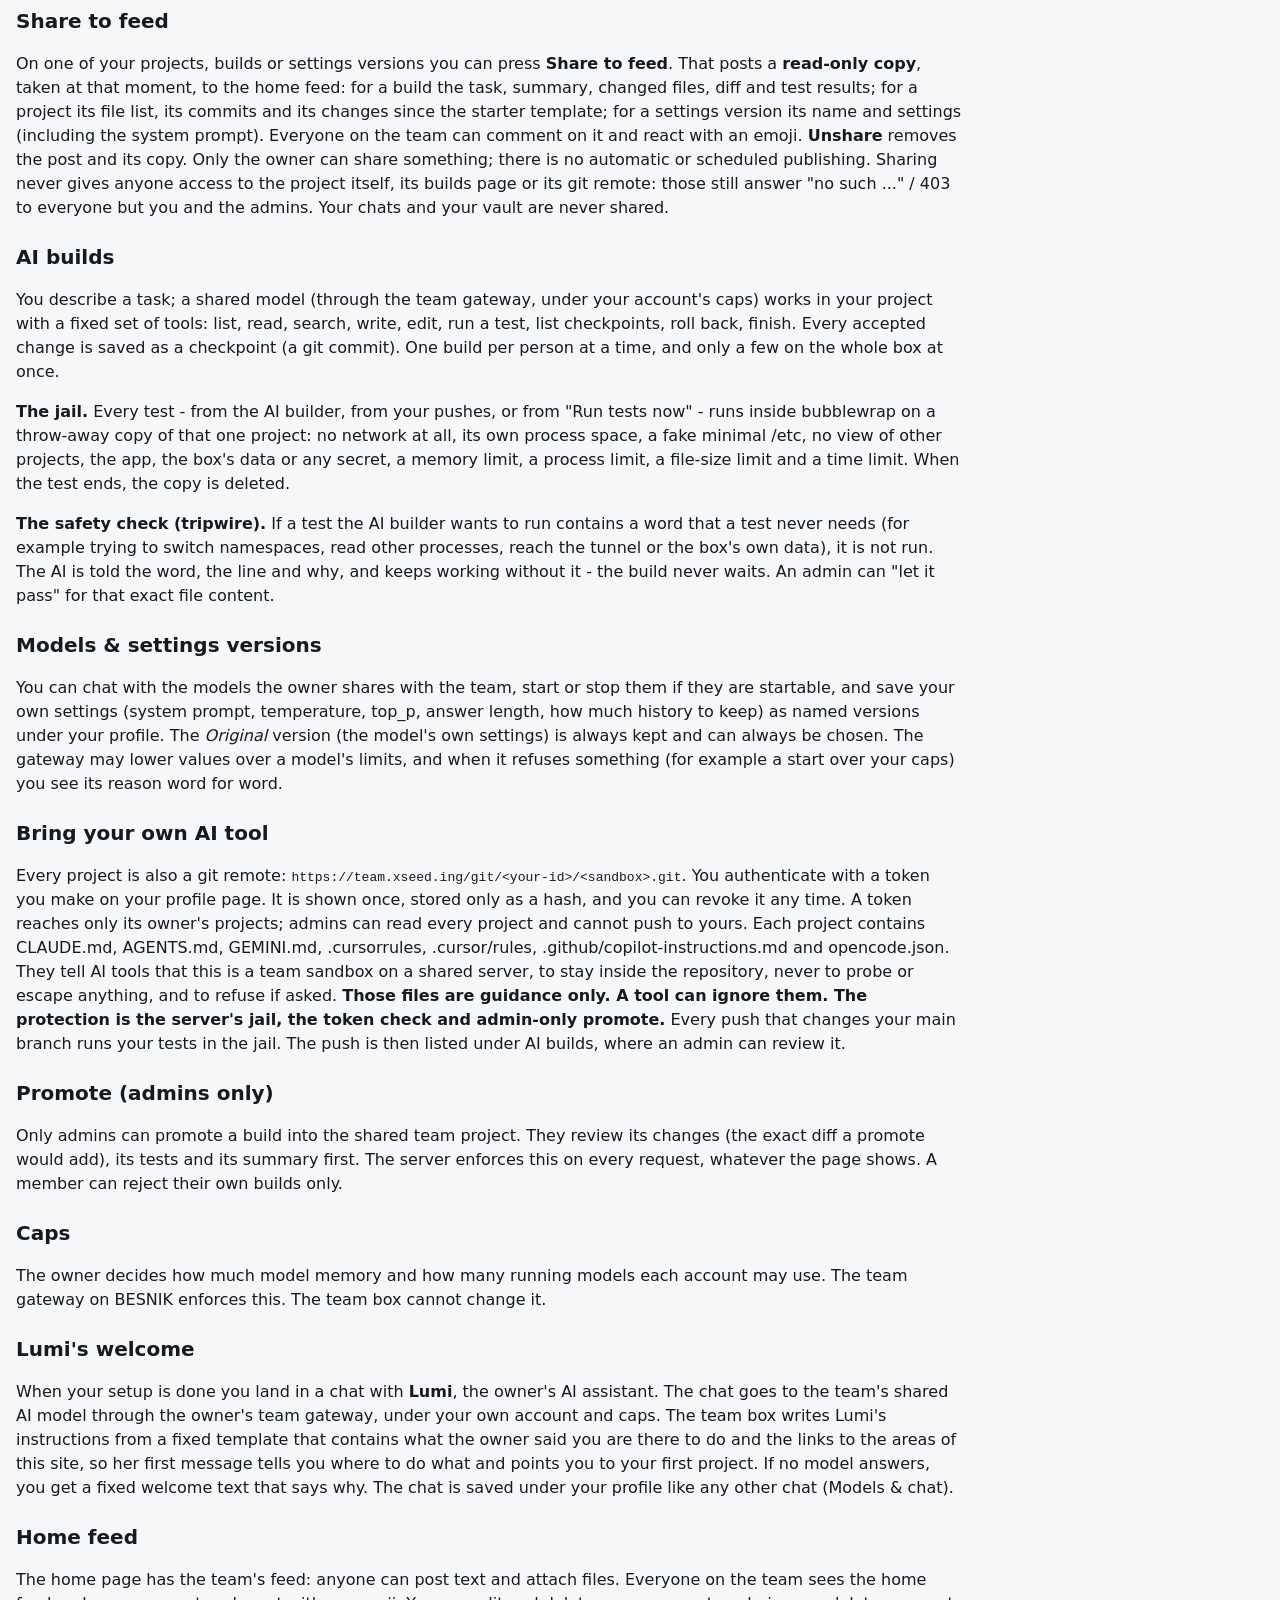
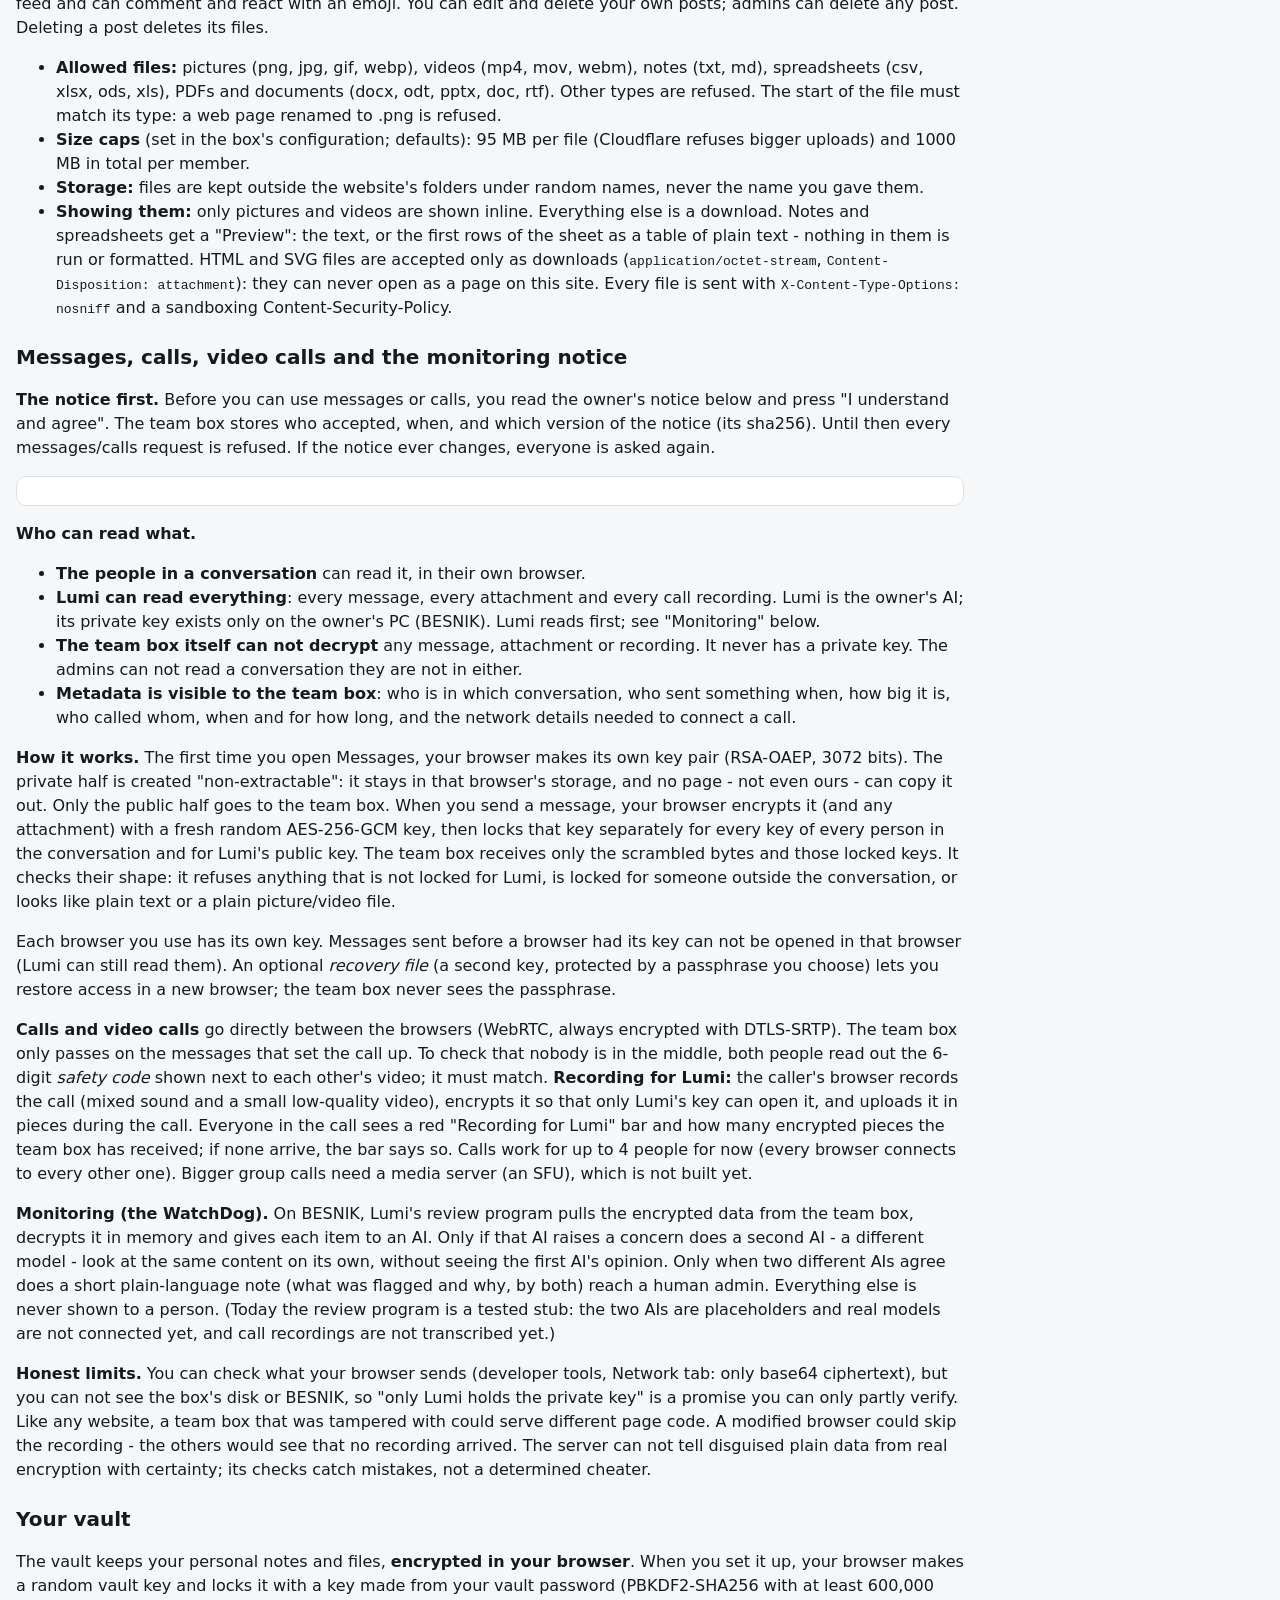
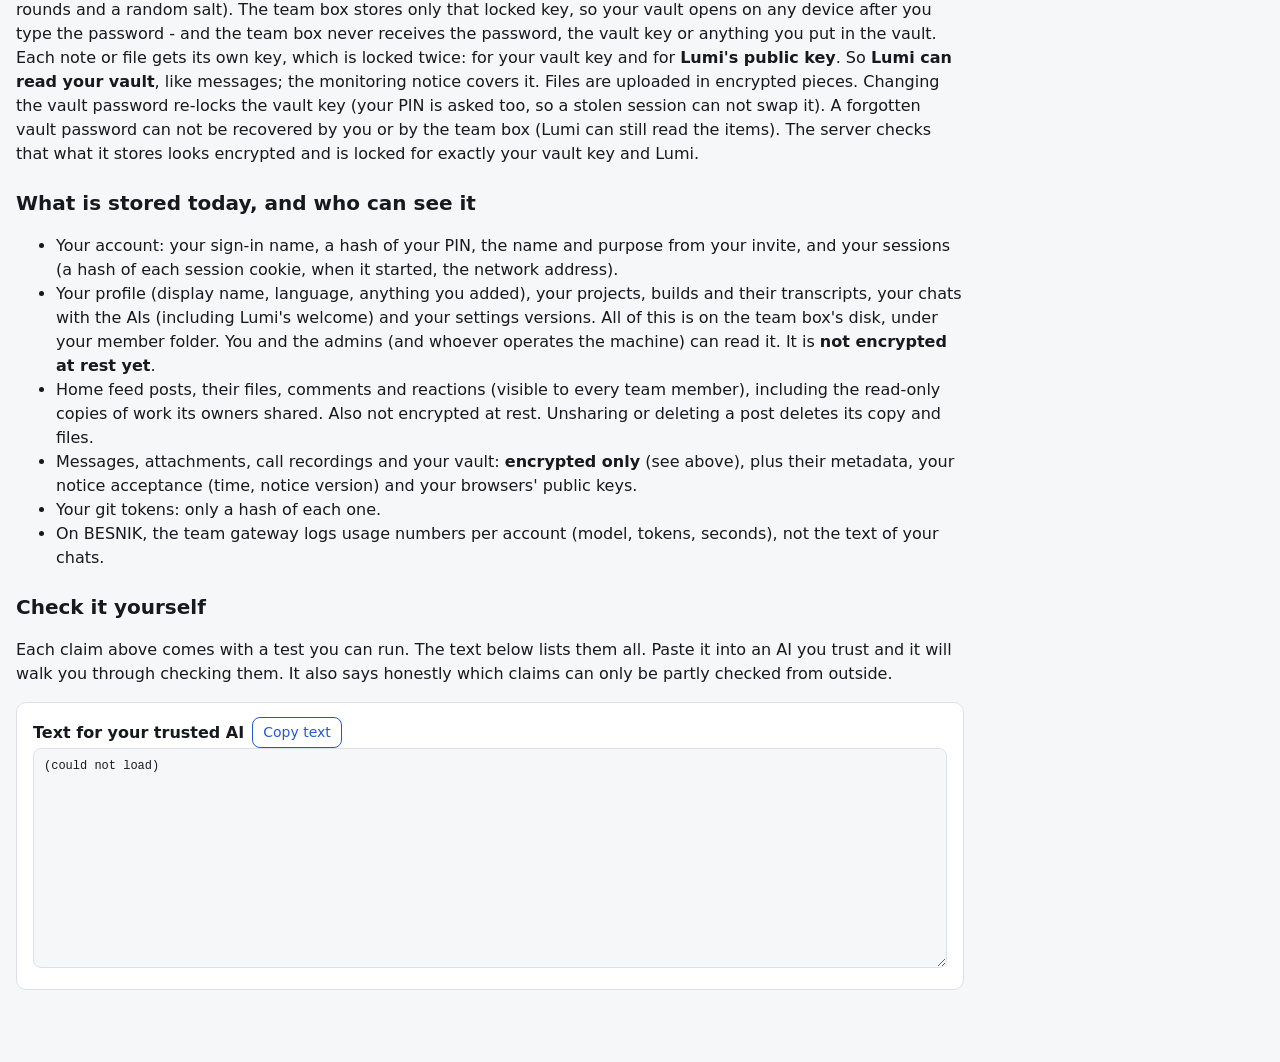
==== commit 3a63af2c: "Team box: members invite others (People page), the public apply door, the honest asks line, owner's " ====
--- a/static/how-it-works.html
+++ b/static/how-it-works.html
@@ -12,19 +12,19 @@
 <header class="top"><a class="brand" href="/">Team box</a><span class="who">How it works (public page)</span></header>
 <main class="page">
 <h1>How the team box works</h1>
-<div class="banner">TEAM PROJECT SPACE - on the team computer, not your computer and not Marjus's computer</div>
+<div class="banner">TEAM PROJECT SPACE - on the team computer, not your computer and not the owner's computer</div>
 <p>This page explains, in plain words, what team.xseed.ing is, what it stores, who can see what, and how you can check each claim
 yourself. It is public on purpose, so that you - or an AI you trust - can read it before signing in.</p>
 
 <h2 id="what">What it is</h2>
-<p>The team box is a separate computer that belongs to the team (a PC with an RTX 3060, running xOS, a Linux system). It is not a
+<p>The team box is a separate computer that belongs to the team (a PC with an RTX 3060, running xOS - its own operating system on its own compiled kernel). It is not a
 member's computer and not the owner's work PC (BESNIK) or personal PC. It holds none of the owner's files or secrets. It reaches the
 owner's shared AI models only through one narrow, capped door on BESNIK: the <em>team gateway</em>, which only offers chat with
 shared models and start/stop within caps.</p>
 
 <h2 id="signin">Signing in</h2>
-<p><strong>Accounts exist only by invitation.</strong> There is no sign-up form. Marjus - or Lumi, his AI assistant, on his behalf -
-makes an invite for a person with their name, phone or email and what they are there to do. The invite is a one-time
+<p><strong>Accounts exist only by invitation.</strong> There is no sign-up form. The owner - or Lumi, the owner's AI assistant, on the owner's behalf - or
+a member (People page) makes an invite for a person with their name, phone or email and what they are there to do. The invite is a one-time
 <strong>12-digit code</strong>. Lumi sends it by email or reads it out on a phone call. It works <strong>once</strong>, expires after
 <strong>48 hours</strong> (the box's setting), and locks after 5 wrong tries. The team box stores only a salted, slow hash of it.</p>
 <p>On your first visit (team.xseed.ing/join) you type the code, then choose:</p>
@@ -38,15 +38,24 @@
 <p>Later you sign in with your sign-in name and PIN. Your session is a cookie marked <code>HttpOnly</code>, <code>Secure</code> and
 <code>SameSite=Lax</code>; it ends after a while without activity (4 hours by default) and after 3 days at most, and "Sign out
 everywhere" on your Profile ends every session at once. Wrong PINs lock the account for a while (longer each time), and too many wrong
-tries from one network are blocked for a while. <strong>Nobody - not Marjus, not Lumi - will ever ask you for your PIN or your vault
+tries from one network are blocked for a while. <strong>Nobody - not the owner, not Lumi - will ever ask you for your PIN or your vault
 password.</strong></p>
 <p>Cloudflare Access (an email login in front of the site) is switched off; it can be switched back on as an extra outer lock in the
-box's configuration. Git tokens for your own AI tools are a separate login for git only (see below). Admins are the accounts Marjus
+box's configuration. Git tokens for your own AI tools are a separate login for git only (see below). Admins are the accounts the owner
 made as admin when the box was installed.</p>
+
+<h2 id="people">People: inviting others, and applying</h2>
+<p>Two doors into the team. <strong>Members can invite</strong>: on the People page a member makes a one-time 12-digit invite code for
+someone (a few per week; it always makes a <em>member</em> account, never an admin) and hands it over personally - the box never sends it.
+<strong>Anyone can apply</strong> at the public apply page linked from the sign-in screen: they say what they built, give links or files, and
+tick exactly which public sources Lumi (the owner's AI) may read about them - nothing there is mandatory, a human reads every application,
+and the applicant gets a delete link that removes everything. The apply page's code is public, so what is looked at is not a secret.</p>
+<p><strong>One honest line for every member:</strong> what you ask the shared models is visible to the owner - one line per question, never
+the answer - so the team stays safe. Your projects, vault and messages are covered by their own rules above and below.</p>
 
 <h2 id="projects">Projects</h2>
 <p>Each member gets a private project and can create more. (The site's addresses still say "sandbox" in places; it is the same
-thing.) Your <strong>first project</strong> is made for you from what Marjus said you are there to do. A project is a git
+thing.) Your <strong>first project</strong> is made for you from what the owner said you are there to do. A project is a git
 repository on the team box that starts from a clean template: a README, guardrail files for AI tools, and a tiny example. It never
 contains a copy of anyone's own files or of BESNIK's code. <strong>Only you and the admins can see your projects, builds, chats,
 vault and settings versions</strong> - the server checks this on every request, for the web pages, the API and git. Asking for
@@ -99,9 +108,9 @@
 this. The team box cannot change it.</p>
 
 <h2 id="lumi">Lumi's welcome</h2>
-<p>When your setup is done you land in a chat with <strong>Lumi</strong>, Marjus's AI assistant. The chat goes to the team's shared AI
+<p>When your setup is done you land in a chat with <strong>Lumi</strong>, the owner's AI assistant. The chat goes to the team's shared AI
 model through the owner's team gateway, under your own account and caps. The team box writes Lumi's instructions from a fixed template
-that contains what Marjus said you are there to do and the links to the areas of this site, so her first message tells you where to
+that contains what the owner said you are there to do and the links to the areas of this site, so her first message tells you where to
 do what and points you to your first project. If no model answers, you get a fixed welcome text that says why. The chat is saved
 under your profile like any other chat (Models &amp; chat).</p>
 
